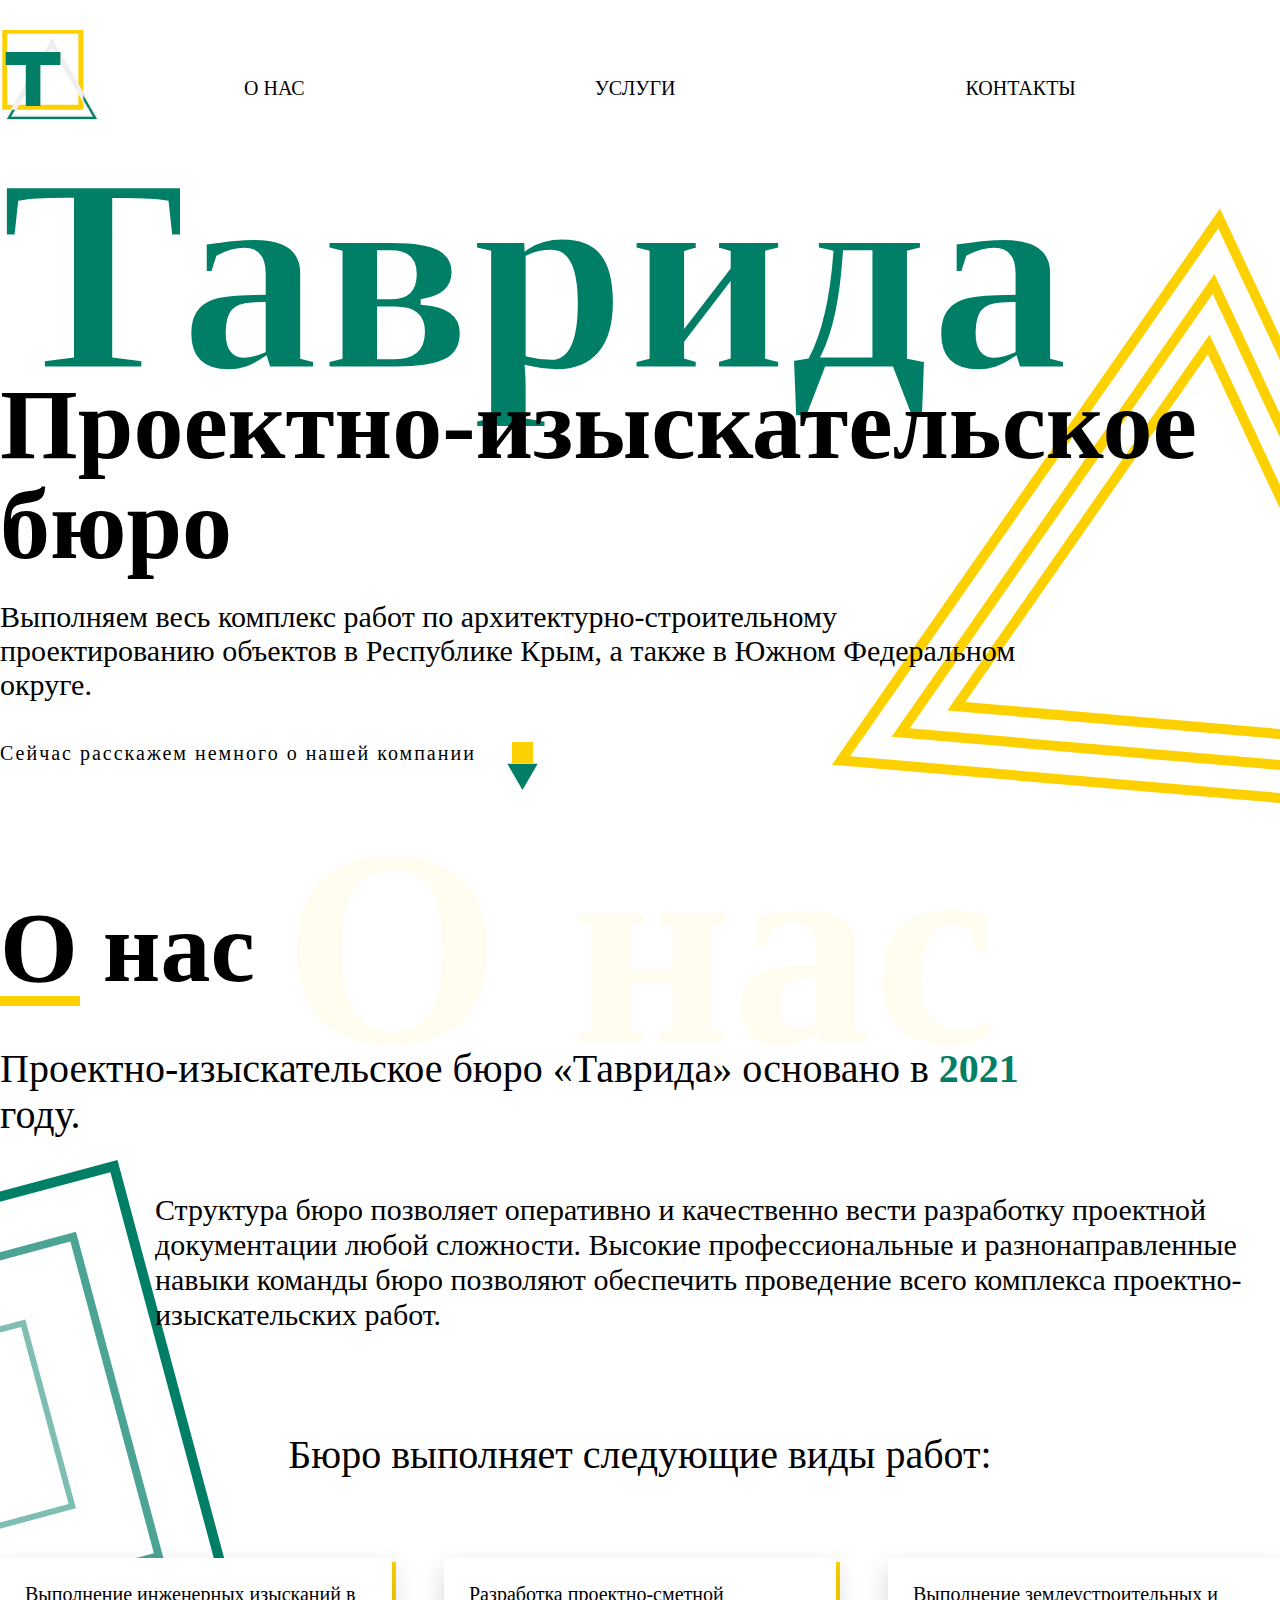
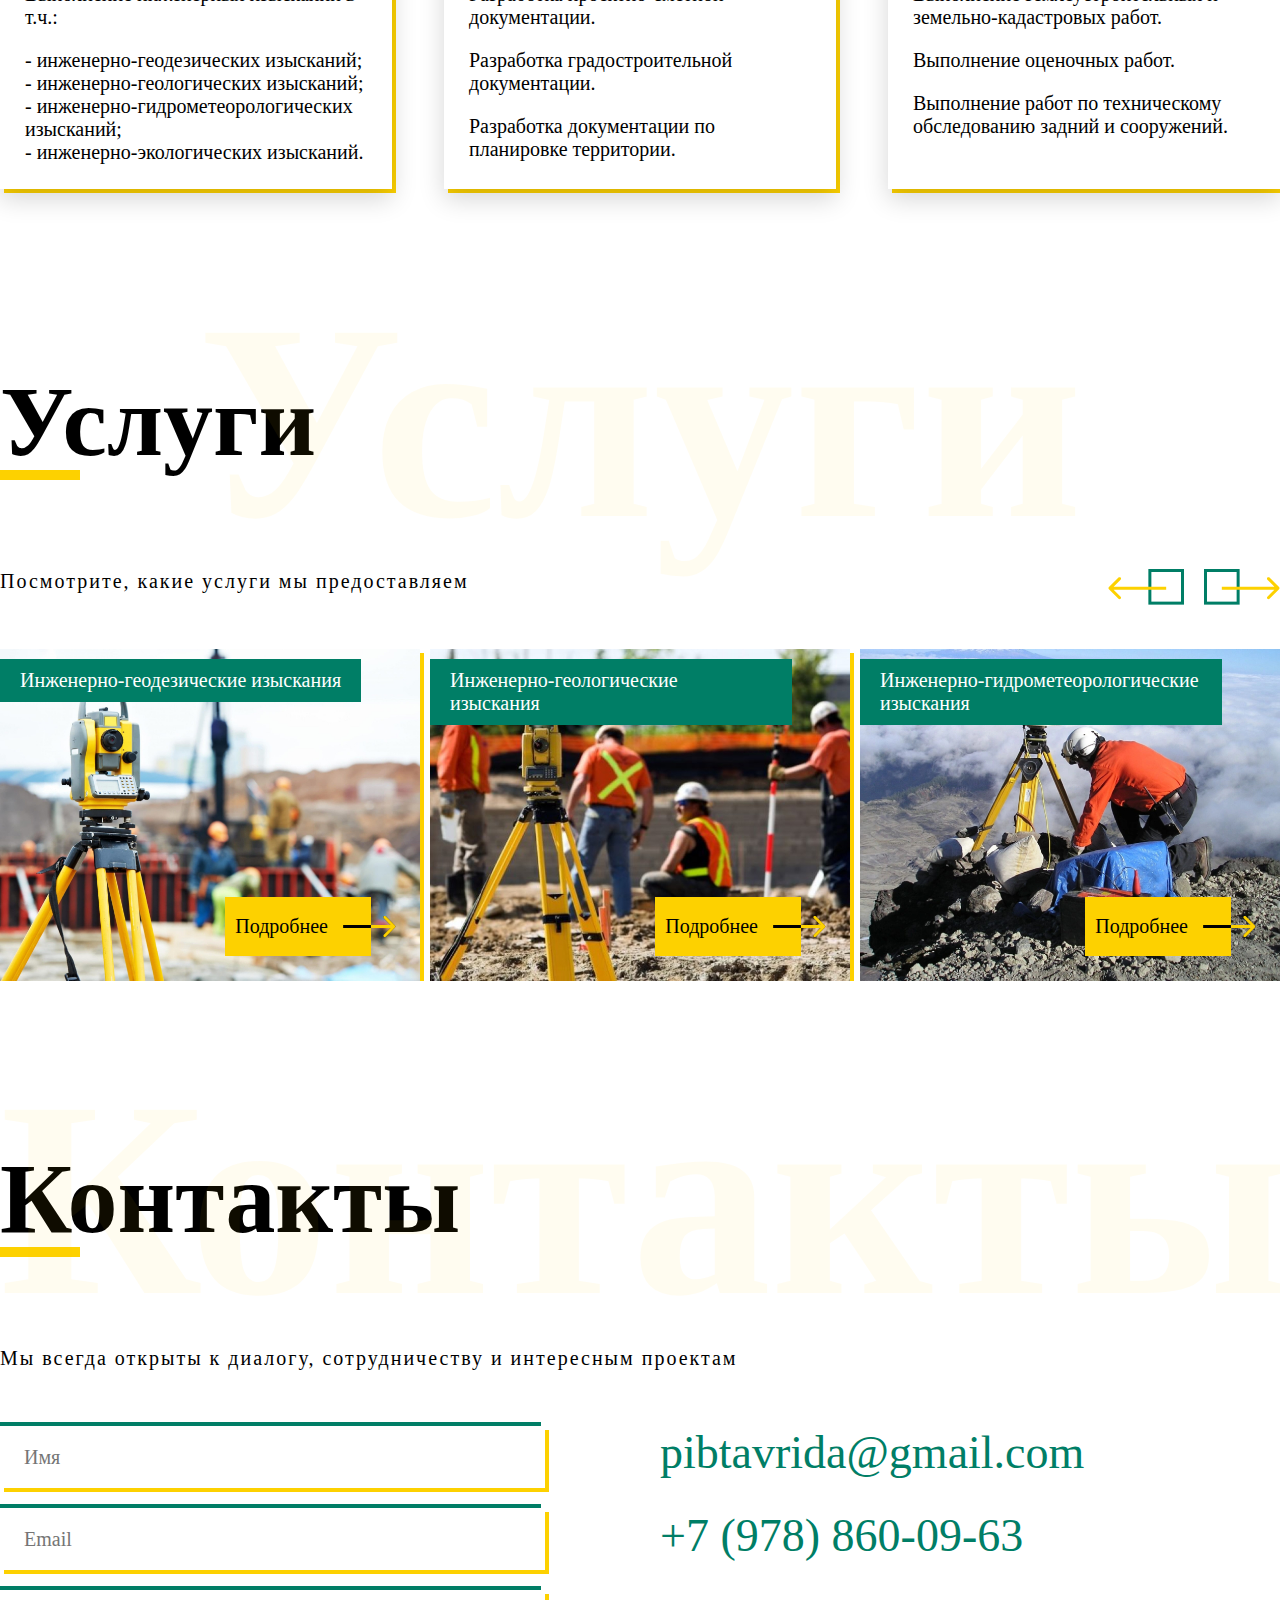
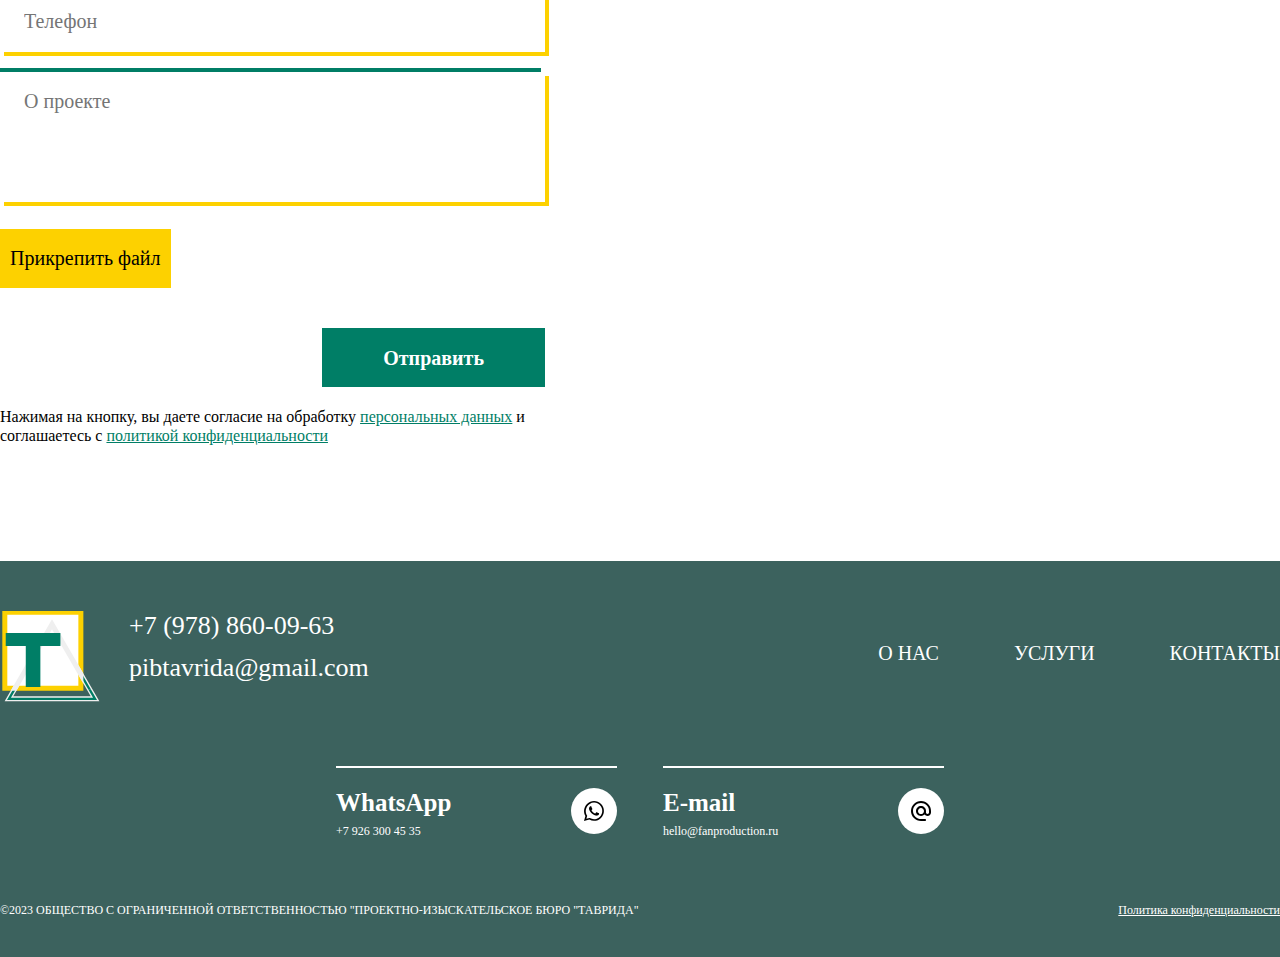
==== index.html @ b9fb49be "Create new project" ====
<!DOCTYPE html>
<html lang="ru">

<head>
	<title>Таврида</title>
	<meta charset="UTF-8">
	<meta name="format-detection" content="telephone=no">
	<meta name="viewport" content="width=device-width, initial-scale=1.0">
	<link rel="preconnect" href="https://fonts.googleapis.com">
	<link rel="preconnect" href="https://fonts.gstatic.com" crossorigin>
	<link href="https://fonts.googleapis.com/css2?family=Montserrat:ital,wght@0,100..900;1,100..900&display=swap" rel="stylesheet">
	<link href="https://cdn.jsdelivr.net/npm/bootstrap@5.0.2/dist/css/bootstrap.min.css" rel="stylesheet" integrity="sha384-EVSTQN3/azprG1Anm3QDgpJLIm9Nao0Yz1ztcQTwFspd3yD65VohhpuuCOmLASjC" crossorigin="anonymous">
	<link rel="stylesheet" href="owlcarousel/owl.carousel.min.css">
	<link rel="stylesheet" href="owlcarousel/owl.theme.default.min.css">
	<link rel="stylesheet" href="css/style.css">
</head>

<body>
	<div class="wrapper">
		<header class="header">
			<div class="header__container">
				<div class="header__main">
					<a href="index.html" class="header__logo">
						<img src="img/icons/logo.svg" alt="logo">
					</a>
					<div class="header__menu">
						<a href="#about">О нас</a>
						<a href="#services">Услуги</a>
						<a href="#contacts">Контакты</a>
					</div>
				</div>
			</div>
		</header>

		<main>
			<section class="offer">
				<div class="offer__container">
					<div class="offer__title">
						Таврида
					</div>
					<div class="offer__subtitle">
						Проектно-изыскательское бюро
					</div>
					<div class="offer__text">
						Выполняем весь комплекс работ по архитектурно-строительному проектированию объектов в Республике Крым, а также в Южном Федеральном округе.
					</div>
					<div class="offer__action">
						<span>Сейчас расскажем немного о нашей компании</span>
						<a href="#about">
							<img src="img/icons/arrow-down.svg" alt="arrow-down">
						</a>
					</div>
				</div>
			</section>
			<section class="about" id="about">
				<div class="about__container">
					<div class="about__title title">
						О нас
					</div>
					<div class="about__subtitle">
						Проектно-изыскательское бюро «Таврида» основано в <span>2021</span> году.
					</div>
					<div class="about__text">
						Структура бюро позволяет оперативно и качественно вести разработку проектной документации любой сложности. Высокие профессиональные и разнонаправленные навыки команды бюро позволяют обеспечить проведение всего комплекса проектно-изыскательских работ.
					</div>
					<div class="about__list">
						<div class="about__list--title">
							Бюро выполняет следующие виды работ:
						</div>
						<div class="about__list--info">
							<div class="about__list--item">
								<div class="about__list--text">
									Выполнение инженерных изысканий в т.ч.:
								</div>
								<ul>
									<li>- инженерно-геодезических изысканий;</li>
									<li>- инженерно-геологических изысканий;</li>
									<li>- инженерно-гидрометеорологических изысканий;</li>
									<li>- инженерно-экологических изысканий.</li>
								</ul>
							</div>
							<div class="about__list--item">
								<div class="about__list--text">
									Разработка проектно-сметной документации.
								</div>
								<div class="about__list--text">
									Разработка градостроительной документации.
								</div>
								<div class="about__list--text">
									Разработка документации по планировке территории.
								</div>
							</div>
							<div class="about__list--item">
								<div class="about__list--text">
									Выполнение землеустроительных и земельно-кадастровых работ.
								</div>
								<div class="about__list--text">
									Выполнение оценочных работ.
								</div>
								<div class="about__list--text">
									Выполнение работ по техническому обследованию задний и сооружений.
								</div>
							</div>
						</div>
					</div>
				</div>
			</section>
			<section class="services" id="services">
				<div class="services__container">
					<div class="services__title title">
						Услуги
					</div>
					<div class="services__subtitle">
						Посмотрите, какие услуги мы предоставляем
					</div>
					<div class="services__slider owl-carousel">
						<div class="services__slider--item">
							<div class="services__slider--title">
								Инженерно-геодезические изыскания
							</div>
							<div class="services__slider--image">
								<img src="img/images/slider-image-1.jpg" alt="slider-image">
							</div>
							<a href="#" class="services__slider--button">
								Подробнее
								<img src="img/icons/button-right.svg" alt="arrow rights">
							</a>
						</div>
						<div class="services__slider--item">
							<div class="services__slider--title">
								Инженерно-геологические изыскания
							</div>
							<div class="services__slider--image">
								<img src="img/images/slider-image-2.jpg" alt="slider-image">
							</div>
							<a href="#" class="services__slider--button">
								Подробнее
								<img src="img/icons/button-right.svg" alt="arrow rights">
							</a>
						</div>
						<div class="services__slider--item">
							<div class="services__slider--title">
								Инженерно-гидрометеорологические изыскания
							</div>
							<div class="services__slider--image">
								<img src="img/images/slider-image-3.jpg" alt="slider-image">
							</div>
							<a href="#" class="services__slider--button">
								Подробнее
								<img src="img/icons/button-right.svg" alt="arrow rights">
							</a>
						</div>
					</div>
				</div>
			</section>
			<section class="contacts" id="contacts">
				<div class="contacts__container">
					<div class="contacts__title title">
						Контакты
					</div>
					<div class="contacts__subtitle">
						Мы всегда открыты к диалогу, сотрудничеству и интересным проектам
					</div>
					<div class="contacts__info">
						<form action="#" class="contacts__form form">
							<div class="form__input">
								<input type="text" placeholder="Имя">
							</div>
							<div class="form__input">
								<input type="email" placeholder="Email">
							</div>
							<div class="form__input">
								<input type="tel" placeholder="Телефон">
							</div>
							<div class="form__textarea">
								<textarea placeholder="О проекте"></textarea>
							</div>
							<label class="input-file">
								<input type="file" name="file">		
								<span>Прикрепить файл</span>
						  </label>
							<button class="btn">Отправить</button>
							<div class="form__text">
								Нажимая на кнопку, вы даете согласие на обработку <a href="#">персональных данных</a> и соглашаетесь c <a href="#">политикой конфиденциальности</a>
							</div>
						</form>
						<div class="contacts__info--links">
							<a href="mailto:pibtavrida@gmail.com">pibtavrida@gmail.com</a>
							<a href="tel:+79788600963">+7 (978) 860-09-63</a>
						</div>
					</div>
				</div>
			</section>
		</main>

		<footer class="footer">
			<div class="footer__container">
				<div class="footer__top">
					<div class="footer__left">
						<a href="index.html" class="footer__logo">
							<img src="img/icons/logo-footer.svg" alt="footer logo">
						</a>
						<div class="footer__contacts">
							<a href="+79788600963">+7 (978) 860-09-63</a>
							<a href="mailto:pibtavrida@gmail.com">pibtavrida@gmail.com</a>
						</div>
					</div>
					<div class="footer__menu">
						<a href="#about" class="footer__item">
							О нас
						</a>
						<a href="#services" class="footer__item">
							Услуги
						</a>
						<a href="#contacts" class="footer__item">
							Контакты
						</a>
					</div>
				</div>
				<div class="footer__social">
					<a href="tel:79263004535" class="footer__social--item">
						<div class="footer__social--info">
							<span>WhatsApp</span>
							+7 926 300 45 35
						</div>
						<div class="footer__social--icon">
							<img src="img/icons/wa.svg" alt="wa">
						</div>
					</a>
					<a href="mailto:hello@fanproduction.ru" class="footer__social--item">
						<div class="footer__social--info">
							<span>E-mail</span>
							hello@fanproduction.ru
						</div>
						<div class="footer__social--icon">
							<img src="img/icons/mail.svg" alt="mail">
						</div>
					</a>
				</div>
				<div class="footer__bottom">
					<div class="footer__copyright">
						©2023 ОБЩЕСТВО С ОГРАНИЧЕННОЙ ОТВЕТСТВЕННОСТЬЮ "ПРОЕКТНО-ИЗЫСКАТЕЛЬСКОЕ БЮРО "ТАВРИДА"
					</div>
					<a href="#" class="footer__politics">
						Политика конфиденциальности
					</a>
				</div>
			</div>
		</footer>

	</div>

	<script src="js/jquery-3.1.1.min.js"></script>
	<script src="owlcarousel/owl.carousel.min.js"></script>
	<script src="https://cdn.jsdelivr.net/npm/bootstrap@5.0.2/dist/js/bootstrap.bundle.min.js" integrity="sha384-MrcW6ZMFYlzcLA8Nl+NtUVF0sA7MsXsP1UyJoMp4YLEuNSfAP+JcXn/tWtIaxVXM" crossorigin="anonymous"></script>
	<script src="https://cdn.jsdelivr.net/npm/@popperjs/core@2.9.2/dist/umd/popper.min.js" integrity="sha384-IQsoLXl5PILFhosVNubq5LC7Qb9DXgDA9i+tQ8Zj3iwWAwPtgFTxbJ8NT4GN1R8p" crossorigin="anonymous"></script>
	<script src="https://cdn.jsdelivr.net/npm/bootstrap@5.0.2/dist/js/bootstrap.min.js" integrity="sha384-cVKIPhGWiC2Al4u+LWgxfKTRIcfu0JTxR+EQDz/bgldoEyl4H0zUF0QKbrJ0EcQF" crossorigin="anonymous"></script>
	<script src="js/script.js"></script>
</body>

</html>
---- css/style.css ----
@font-face {
  font-family: 'Halvar Breit Blk';
  src: url('../fonts/HalvarBreit-BlkSlanted.eot');
  src: local('Halvar Breitschrift Black Slanted'), local('HalvarBreit-BlkSlanted'),
      url('../fonts/HalvarBreit-BlkSlanted.eot?#iefix') format('embedded-opentype'),
      url('../fonts/HalvarBreit-BlkSlanted.woff2') format('woff2'),
      url('../fonts/HalvarBreit-BlkSlanted.woff') format('woff'),
      url('../fonts/HalvarBreit-BlkSlanted.ttf') format('truetype');
  font-weight: 900;
  font-style: italic;
  font-display: swap;
}

@font-face {
  font-family: 'Halvar Breit Blk';
  src: url('../fonts/HalvarBreit-Blk.eot');
  src: local('Halvar Breitschrift Black'), local('HalvarBreit-Blk'),
      url('../fonts/HalvarBreit-Blk.eot?#iefix') format('embedded-opentype'),
      url('../fonts/HalvarBreit-Blk.woff2') format('woff2'),
      url('../fonts/HalvarBreit-Blk.woff') format('woff'),
      url('../fonts/HalvarBreit-Blk.ttf') format('truetype');
  font-weight: 900;
  font-style: normal;
  font-display: swap;
}

@font-face {
  font-family: 'Halvar Breit Blk SuSlanted';
  src: url('../fonts/HalvarBreit-BlkSuSlanted.eot');
  src: local('Halvar Breitschrift Black SuperSlanted'), local('HalvarBreit-BlkSuSlanted'),
      url('../fonts/HalvarBreit-BlkSuSlanted.eot?#iefix') format('embedded-opentype'),
      url('../fonts/HalvarBreit-BlkSuSlanted.woff2') format('woff2'),
      url('../fonts/HalvarBreit-BlkSuSlanted.woff') format('woff'),
      url('../fonts/HalvarBreit-BlkSuSlanted.ttf') format('truetype');
  font-weight: 900;
  font-style: italic;
  font-display: swap;
}

@font-face {
  font-family: 'Halvar Breit Lt';
  src: url('../fonts/HalvarBreit-Lt.eot');
  src: local('Halvar Breitschrift Light'), local('HalvarBreit-Lt'),
      url('../fonts/HalvarBreit-Lt.eot?#iefix') format('embedded-opentype'),
      url('../fonts/HalvarBreit-Lt.woff2') format('woff2'),
      url('../fonts/HalvarBreit-Lt.woff') format('woff'),
      url('../fonts/HalvarBreit-Lt.ttf') format('truetype');
  font-weight: 300;
  font-style: normal;
  font-display: swap;
}

@font-face {
  font-family: 'Halvar Breit Hl SuSlanted';
  src: url('../fonts/HalvarBreit-HlSuSlanted.eot');
  src: local('Halvar Breitschrift Hairline SuperSlanted'), local('HalvarBreit-HlSuSlanted'),
      url('../fonts/HalvarBreit-HlSuSlanted.eot?#iefix') format('embedded-opentype'),
      url('../fonts/HalvarBreit-HlSuSlanted.woff2') format('woff2'),
      url('../fonts/HalvarBreit-HlSuSlanted.woff') format('woff'),
      url('../fonts/HalvarBreit-HlSuSlanted.ttf') format('truetype');
  font-weight: 100;
  font-style: italic;
  font-display: swap;
}

@font-face {
  font-family: 'Halvar Breit Md';
  src: url('../fonts/HalvarBreit-Md.eot');
  src: local('Halvar Breitschrift Medium'), local('HalvarBreit-Md'),
      url('../fonts/HalvarBreit-Md.eot?#iefix') format('embedded-opentype'),
      url('../fonts/HalvarBreit-Md.woff2') format('woff2'),
      url('../fonts/HalvarBreit-Md.woff') format('woff'),
      url('../fonts/HalvarBreit-Md.ttf') format('truetype');
  font-weight: 500;
  font-style: normal;
  font-display: swap;
}

@font-face {
  font-family: 'Halvar Breit XTh SuSlanted';
  src: url('../fonts/HalvarBreit-XThSuSlanted.eot');
  src: local('Halvar Breitschrift ExtraThin SuperSlanted'), local('HalvarBreit-XThSuSlanted'),
      url('../fonts/HalvarBreit-XThSuSlanted.eot?#iefix') format('embedded-opentype'),
      url('../fonts/HalvarBreit-XThSuSlanted.woff2') format('woff2'),
      url('../fonts/HalvarBreit-XThSuSlanted.woff') format('woff'),
      url('../fonts/HalvarBreit-XThSuSlanted.ttf') format('truetype');
  font-weight: 100;
  font-style: italic;
  font-display: swap;
}

@font-face {
  font-family: 'Halvar Breit Rg';
  src: url('../fonts/HalvarBreit-Bd.eot');
  src: local('Halvar Breitschrift Bold'), local('HalvarBreit-Bd'),
      url('../fonts/HalvarBreit-Bd.eot?#iefix') format('embedded-opentype'),
      url('../fonts/HalvarBreit-Bd.woff2') format('woff2'),
      url('../fonts/HalvarBreit-Bd.woff') format('woff'),
      url('../fonts/HalvarBreit-Bd.ttf') format('truetype');
  font-weight: bold;
  font-style: normal;
  font-display: swap;
}

@font-face {
  font-family: 'Halvar Breit Md SuSlanted';
  src: url('../fonts/HalvarBreit-MdSuSlanted.eot');
  src: local('Halvar Breitschrift Medium SuperSlanted'), local('HalvarBreit-MdSuSlanted'),
      url('../fonts/HalvarBreit-MdSuSlanted.eot?#iefix') format('embedded-opentype'),
      url('../fonts/HalvarBreit-MdSuSlanted.woff2') format('woff2'),
      url('../fonts/HalvarBreit-MdSuSlanted.woff') format('woff'),
      url('../fonts/HalvarBreit-MdSuSlanted.ttf') format('truetype');
  font-weight: 500;
  font-style: italic;
  font-display: swap;
}

@font-face {
  font-family: 'Halvar Breit Hl';
  src: url('../fonts/HalvarBreit-HlSlanted.eot');
  src: local('Halvar Breitschrift Hairline Slanted'), local('HalvarBreit-HlSlanted'),
      url('../fonts/HalvarBreit-HlSlanted.eot?#iefix') format('embedded-opentype'),
      url('../fonts/HalvarBreit-HlSlanted.woff2') format('woff2'),
      url('../fonts/HalvarBreit-HlSlanted.woff') format('woff'),
      url('../fonts/HalvarBreit-HlSlanted.ttf') format('truetype');
  font-weight: 100;
  font-style: italic;
  font-display: swap;
}

@font-face {
  font-family: 'Halvar Breit Rg';
  src: url('../fonts/HalvarBreit-RgSlanted.eot');
  src: local('Halvar Breitschrift Regular Slanted'), local('HalvarBreit-RgSlanted'),
      url('../fonts/HalvarBreit-RgSlanted.eot?#iefix') format('embedded-opentype'),
      url('../fonts/HalvarBreit-RgSlanted.woff2') format('woff2'),
      url('../fonts/HalvarBreit-RgSlanted.woff') format('woff'),
      url('../fonts/HalvarBreit-RgSlanted.ttf') format('truetype');
  font-weight: normal;
  font-style: italic;
  font-display: swap;
}

@font-face {
  font-family: 'Halvar Breit XBd';
  src: url('../fonts/HalvarBreit-XBd.eot');
  src: local('Halvar Breitschrift ExtraBold'), local('HalvarBreit-XBd'),
      url('../fonts/HalvarBreit-XBd.eot?#iefix') format('embedded-opentype'),
      url('../fonts/HalvarBreit-XBd.woff2') format('woff2'),
      url('../fonts/HalvarBreit-XBd.woff') format('woff'),
      url('../fonts/HalvarBreit-XBd.ttf') format('truetype');
  font-weight: 800;
  font-style: normal;
  font-display: swap;
}

@font-face {
  font-family: 'Halvar Breit XTh';
  src: url('../fonts/HalvarBreit-XThSlanted.eot');
  src: local('Halvar Breitschrift ExtraThin Slanted'), local('HalvarBreit-XThSlanted'),
      url('../fonts/HalvarBreit-XThSlanted.eot?#iefix') format('embedded-opentype'),
      url('../fonts/HalvarBreit-XThSlanted.woff2') format('woff2'),
      url('../fonts/HalvarBreit-XThSlanted.woff') format('woff'),
      url('../fonts/HalvarBreit-XThSlanted.ttf') format('truetype');
  font-weight: 100;
  font-style: italic;
  font-display: swap;
}

@font-face {
  font-family: 'Halvar Breit Th SuSlanted';
  src: url('../fonts/HalvarBreit-ThSuSlanted.eot');
  src: local('Halvar Breitschrift Thin SuperSlanted'), local('HalvarBreit-ThSuSlanted'),
      url('../fonts/HalvarBreit-ThSuSlanted.eot?#iefix') format('embedded-opentype'),
      url('../fonts/HalvarBreit-ThSuSlanted.woff2') format('woff2'),
      url('../fonts/HalvarBreit-ThSuSlanted.woff') format('woff'),
      url('../fonts/HalvarBreit-ThSuSlanted.ttf') format('truetype');
  font-weight: 100;
  font-style: italic;
  font-display: swap;
}

@font-face {
  font-family: 'Halvar Breit XBd SuSlanted';
  src: url('../fonts/HalvarBreit-XBdSuSlanted.eot');
  src: local('Halvar Breitschrift ExtraBold SuperSlanted'), local('HalvarBreit-XBdSuSlanted'),
      url('../fonts/HalvarBreit-XBdSuSlanted.eot?#iefix') format('embedded-opentype'),
      url('../fonts/HalvarBreit-XBdSuSlanted.woff2') format('woff2'),
      url('../fonts/HalvarBreit-XBdSuSlanted.woff') format('woff'),
      url('../fonts/HalvarBreit-XBdSuSlanted.ttf') format('truetype');
  font-weight: 800;
  font-style: italic;
  font-display: swap;
}

@font-face {
  font-family: 'Halvar Breit Rg SuSlanted';
  src: url('../fonts/HalvarBreit-RgSuSlanted.eot');
  src: local('Halvar Breitschrift Regular SuperSlanted'), local('HalvarBreit-RgSuSlanted'),
      url('../fonts/HalvarBreit-RgSuSlanted.eot?#iefix') format('embedded-opentype'),
      url('../fonts/HalvarBreit-RgSuSlanted.woff2') format('woff2'),
      url('../fonts/HalvarBreit-RgSuSlanted.woff') format('woff'),
      url('../fonts/HalvarBreit-RgSuSlanted.ttf') format('truetype');
  font-weight: normal;
  font-style: italic;
  font-display: swap;
}

@font-face {
  font-family: 'Halvar Breit XBd';
  src: url('../fonts/HalvarBreit-XBdSlanted.eot');
  src: local('Halvar Breitschrift ExtraBold Slanted'), local('HalvarBreit-XBdSlanted'),
      url('../fonts/HalvarBreit-XBdSlanted.eot?#iefix') format('embedded-opentype'),
      url('../fonts/HalvarBreit-XBdSlanted.woff2') format('woff2'),
      url('../fonts/HalvarBreit-XBdSlanted.woff') format('woff'),
      url('../fonts/HalvarBreit-XBdSlanted.ttf') format('truetype');
  font-weight: 800;
  font-style: italic;
  font-display: swap;
}

@font-face {
  font-family: 'Halvar Breit Lt SuSlanted';
  src: url('../fonts/HalvarBreit-LtSuSlanted.eot');
  src: local('Halvar Breitschrift Light SuperSlanted'), local('HalvarBreit-LtSuSlanted'),
      url('../fonts/HalvarBreit-LtSuSlanted.eot?#iefix') format('embedded-opentype'),
      url('../fonts/HalvarBreit-LtSuSlanted.woff2') format('woff2'),
      url('../fonts/HalvarBreit-LtSuSlanted.woff') format('woff'),
      url('../fonts/HalvarBreit-LtSuSlanted.ttf') format('truetype');
  font-weight: 300;
  font-style: italic;
  font-display: swap;
}

@font-face {
  font-family: 'Halvar Breit Th';
  src: url('../fonts/HalvarBreit-Th.eot');
  src: local('Halvar Breitschrift Thin'), local('HalvarBreit-Th'),
      url('../fonts/HalvarBreit-Th.eot?#iefix') format('embedded-opentype'),
      url('../fonts/HalvarBreit-Th.woff2') format('woff2'),
      url('../fonts/HalvarBreit-Th.woff') format('woff'),
      url('../fonts/HalvarBreit-Th.ttf') format('truetype');
  font-weight: 100;
  font-style: normal;
  font-display: swap;
}

@font-face {
  font-family: 'Halvar Breit XTh';
  src: url('../fonts/HalvarBreit-XTh.eot');
  src: local('Halvar Breitschrift ExtraThin'), local('HalvarBreit-XTh'),
      url('../fonts/HalvarBreit-XTh.eot?#iefix') format('embedded-opentype'),
      url('../fonts/HalvarBreit-XTh.woff2') format('woff2'),
      url('../fonts/HalvarBreit-XTh.woff') format('woff'),
      url('../fonts/HalvarBreit-XTh.ttf') format('truetype');
  font-weight: 100;
  font-style: normal;
  font-display: swap;
}

@font-face {
  font-family: 'Halvar Breit Rg SuSlanted';
  src: url('../fonts/HalvarBreit-BdSuSlanted.eot');
  src: local('Halvar Breitschrift Bold SuperSlanted'), local('HalvarBreit-BdSuSlanted'),
      url('../fonts/HalvarBreit-BdSuSlanted.eot?#iefix') format('embedded-opentype'),
      url('../fonts/HalvarBreit-BdSuSlanted.woff2') format('woff2'),
      url('../fonts/HalvarBreit-BdSuSlanted.woff') format('woff'),
      url('../fonts/HalvarBreit-BdSuSlanted.ttf') format('truetype');
  font-weight: bold;
  font-style: italic;
  font-display: swap;
}

@font-face {
  font-family: 'Halvar Breit Th';
  src: url('../fonts/HalvarBreit-ThSlanted.eot');
  src: local('Halvar Breitschrift Thin Slanted'), local('HalvarBreit-ThSlanted'),
      url('../fonts/HalvarBreit-ThSlanted.eot?#iefix') format('embedded-opentype'),
      url('../fonts/HalvarBreit-ThSlanted.woff2') format('woff2'),
      url('../fonts/HalvarBreit-ThSlanted.woff') format('woff'),
      url('../fonts/HalvarBreit-ThSlanted.ttf') format('truetype');
  font-weight: 100;
  font-style: italic;
  font-display: swap;
}

@font-face {
  font-family: 'Halvar Breit Lt';
  src: url('../fonts/HalvarBreit-LtSlanted.eot');
  src: local('Halvar Breitschrift Light Slanted'), local('HalvarBreit-LtSlanted'),
      url('../fonts/HalvarBreit-LtSlanted.eot?#iefix') format('embedded-opentype'),
      url('../fonts/HalvarBreit-LtSlanted.woff2') format('woff2'),
      url('../fonts/HalvarBreit-LtSlanted.woff') format('woff'),
      url('../fonts/HalvarBreit-LtSlanted.ttf') format('truetype');
  font-weight: 300;
  font-style: italic;
  font-display: swap;
}

@font-face {
  font-family: 'Halvar Breit Hl';
  src: url('../fonts/HalvarBreit-Hl.eot');
  src: local('Halvar Breitschrift Hairline'), local('HalvarBreit-Hl'),
      url('../fonts/HalvarBreit-Hl.eot?#iefix') format('embedded-opentype'),
      url('../fonts/HalvarBreit-Hl.woff2') format('woff2'),
      url('../fonts/HalvarBreit-Hl.woff') format('woff'),
      url('../fonts/HalvarBreit-Hl.ttf') format('truetype');
  font-weight: 100;
  font-style: normal;
  font-display: swap;
}

@font-face {
  font-family: 'Halvar Breit Md';
  src: url('../fonts/HalvarBreit-MdSlanted.eot');
  src: local('Halvar Breitschrift Medium Slanted'), local('HalvarBreit-MdSlanted'),
      url('../fonts/HalvarBreit-MdSlanted.eot?#iefix') format('embedded-opentype'),
      url('../fonts/HalvarBreit-MdSlanted.woff2') format('woff2'),
      url('../fonts/HalvarBreit-MdSlanted.woff') format('woff'),
      url('../fonts/HalvarBreit-MdSlanted.ttf') format('truetype');
  font-weight: 500;
  font-style: italic;
  font-display: swap;
}

@font-face {
  font-family: 'Halvar Breit Rg';
  src: url('../fonts/HalvarBreit-BdSlanted.eot');
  src: local('Halvar Breitschrift Bold Slanted'), local('HalvarBreit-BdSlanted'),
      url('../fonts/HalvarBreit-BdSlanted.eot?#iefix') format('embedded-opentype'),
      url('../fonts/HalvarBreit-BdSlanted.woff2') format('woff2'),
      url('../fonts/HalvarBreit-BdSlanted.woff') format('woff'),
      url('../fonts/HalvarBreit-BdSlanted.ttf') format('truetype');
  font-weight: bold;
  font-style: italic;
  font-display: swap;
}

@font-face {
  font-family: 'Halvar Breit Hl';
  src: url('../fonts/HalvarBreit-Hl_1.eot');
  src: local('Halvar Breitschrift Hairline'), local('HalvarBreit-Hl'),
      url('../fonts/HalvarBreit-Hl_1.eot?#iefix') format('embedded-opentype'),
      url('../fonts/HalvarBreit-Hl_1.woff2') format('woff2'),
      url('../fonts/HalvarBreit-Hl_1.woff') format('woff'),
      url('../fonts/HalvarBreit-Hl_1.ttf') format('truetype');
  font-weight: 100;
  font-style: normal;
  font-display: swap;
}

@font-face {
  font-family: 'Halvar Breit Rg';
  src: url('../fonts/HalvarBreit-Rg.eot');
  src: local('Halvar Breitschrift Regular'), local('HalvarBreit-Rg'),
      url('../fonts/HalvarBreit-Rg.eot?#iefix') format('embedded-opentype'),
      url('../fonts/HalvarBreit-Rg.woff2') format('woff2'),
      url('../fonts/HalvarBreit-Rg.woff') format('woff'),
      url('../fonts/HalvarBreit-Rg.ttf') format('truetype');
  font-weight: normal;
  font-style: normal;
  font-display: swap;
}



* {
  padding: 0px;
  margin: 0px;
  border: 0px;
  -webkit-box-sizing: border-box;
  box-sizing: border-box;
}
*:before {
  -webkit-box-sizing: border-box;
  box-sizing: border-box;
}
*:after {
  -webkit-box-sizing: border-box;
  box-sizing: border-box;
}

input:focus {
  outline: none;
}

a {
  text-decoration: none;
}
a:focus {
  outline: none;
}
a:active {
  outline: none;
}
a:visited {
  text-decoration: none;
}
a:hover {
  text-decoration: none;
}

aside {
  display: block;
}

nav {
  display: block;
}

footer {
  display: block;
}

header {
  display: block;
}

section {
  display: block;
}

html {
  font-size: 16px;
  height: 100%;
  min-width: 320px;
}

body {
  height: 100%;
  min-width: 320px;
  line-height: 150%;
  font-family: 'Halvar Breit Rg';
  font-weight: normal;
  -ms-text-size-adjust: 100%;
  -moz-text-size-adjust: 100%;
  -webkit-text-size-adjust: 100%;
  background: #ffffff;
  color: #000000;
  position: relative;
  overflow-y: auto;
}

input {
  font-family: 'Halvar Breit Md';
  font-weight: 500;
  font-size: inherit;
}
input::-ms-clear {
  display: none;
}

button {
  font-family: 'Halvar Breit Md';
  font-weight: 500;
  font-size: inherit;
  cursor: pointer;
  background-color: inherit;
}
button:disabled {
  color: inherit;
}
button::-moz-focus-inner {
  padding: 0;
  border: 0;
}

textarea {
  font-family: 'Halvar Breit Md';
  font-weight: 500;
  font-size: inherit;
  -webkit-appearance: none;
  -moz-appearance: none;
  appearance: none;
  resize: none;
  padding: 0px 0px;
}

ul li {
  list-style: none;
}

img {
  vertical-align: top;
}

h1 {
  font-weight: inherit;
  font-size: inherit;
}

h2 {
  font-weight: inherit;
  font-size: inherit;
}

h3 {
  font-weight: inherit;
  font-size: inherit;
}

h4 {
  font-weight: inherit;
  font-size: inherit;
}

h5 {
  font-weight: inherit;
  font-size: inherit;
}

h6 {
  font-weight: inherit;
  font-size: inherit;
}

input[type=text] {
  -webkit-appearance: none;
  -moz-appearance: none;
  appearance: none;
}

input[type=email] {
  -webkit-appearance: none;
  -moz-appearance: none;
  appearance: none;
}

input[type=tel] {
  -webkit-appearance: none;
  -moz-appearance: none;
  appearance: none;
}

input[type=range] {
  -webkit-appearance: none;
  -moz-appearance: none;
  appearance: none;
}

input[type=number] {
  -webkit-appearance: none;
  -moz-appearance: none;
  appearance: none;
}
input[type=number]::-webkit-outer-spin-button {
  display: none;
}
input[type=number]::-webkit-inner-spin-button {
  display: none;
}

.wrapper {
  width: 100%;
  min-height: 100%;
  overflow: hidden;
  display: -webkit-box;
  display: -ms-flexbox;
  display: flex;
  -webkit-box-orient: vertical;
  -webkit-box-direction: normal;
  -ms-flex-direction: column;
  flex-direction: column;
}
.wrapper > main {
  -webkit-box-flex: 1;
  -ms-flex: 1 1 auto;
  flex: 1 1 auto;
  display: -webkit-box;
  display: -ms-flexbox;
  display: flex;
  -webkit-box-orient: vertical;
  -webkit-box-direction: normal;
  -ms-flex-direction: column;
  flex-direction: column;
}

[class*=__container] {
  width: 100%;
  max-width: 1400px;
  margin: 0 auto;
}

.btn {
  font-family: 'Halvar Breit Md';
  font-weight: 500;
  background: #007E66;
  font-size: 20px;
  line-height: 24px;
  font-weight: bold;
  color: #ffffff;
  padding: 18px 61px;
  height: 59px;
  -webkit-transition: all 0.3s ease 0ms;
  transition: all 0.3s ease 0ms;
  text-decoration: none;
}

.btn img {
  -webkit-transition: all 0.3s ease 0ms;
  transition: all 0.3s ease 0ms;
}

.btn:hover {
  background: #005d4c;
  color: #ffffff;
  text-decoration: none;
}

/*------------ Main ----------*/

.header {
  background: #ffffff;
}

.header__main {
  display: flex;
  align-items: center;
  padding: 30px 0;
}

.header__logo {
  -webkit-transition: all 0.3s ease 0ms;
  transition: all 0.3s ease 0ms;
  margin-right: 140px;
}

.header__logo:hover {
  opacity: 0.7;
}

.header__menu {
  display: flex;
  align-items: center;
  column-gap: 290px;
}

.header__menu a {
  font-family: 'Halvar Breit Lt';
  font-weight: 300;
  font-size: 20px;
  line-height: 24px;
  text-transform: uppercase;
  color: #000000;
  transition: all 0.3s ease;
  position: relative;
}

.header__menu a:before {
  content: '';
  position: absolute;
  bottom: -7px;
  left: 0;
  height: 7px;
  width: 0%;
  background: #007E66;
  transition: all 0.3s ease-in-out;
}

.header__menu a:hover:before {
  width: 100%;
}

.offer {
  background: url('../img/icons/triangle.svg') no-repeat top right;
  padding-bottom: 50px;
}

.offer__title {
  font-family: 'Halvar Breit XBd';
  font-weight: 800;
  font-size: 280px;
  line-height: 200px;
  color: #007E66;
  -webkit-text-stroke: 5px #ffffff;
}

.offer__subtitle {
  font-family: 'Halvar Breit XBd';
  font-weight: 800;
  font-size: 100px;
  line-height: 1;
  color: #000000;
}

.offer__text {
  font-family: 'Halvar Breit XTh';
  font-weight: 100;
  font-size: 30px;
  line-height: 34px;
  color: #000000;
  max-width: 1034px;
  margin-top: 25px;
}

.offer__action {
  margin-top: 40px;
  display: flex;
}

.offer__action span {
  font-family: 'Halvar Breit XTh SuSlanted';
  font-weight: 100;
  font-size: 20px;
  line-height: 23px;
  color: #000000;
  letter-spacing: 2px;
}

.offer__action a {
  display: flex;
  align-items: center;
  margin-left: 29px;
}

.title {
  font-family: 'Halvar Breit XBd';
  font-weight: 800;
  font-size: 100px;
  line-height: 116px;
  color: #000000;
  position: relative;
  margin-bottom: 40px;
}

.title:before {
  content: '';
  position: absolute;
  width: 80px;
  height: 10px;
  background: #FDD100;
  bottom: 0px;
  left: 0;
}

.about {
  padding-top: 50px;
  padding-bottom: 80px;
  background: url('../img/icons/square.svg') no-repeat top 320px left;
}

.about__title {
  position: relative;
  width: 100%;
}

.about__title::after {
  content: 'О нас';
  position: absolute;
  font-family: 'Halvar Breit XBd';
  font-weight: 800;
  display: block;
  font-size: 280px;
  line-height: 200px;
  color: rgba(253, 209, 0, 0.06);
  width: 100%;
  left: 0;
  top: 50%;
  transform: translateY(-50%);
  text-align: center;
}

.about__subtitle {
  font-family: 'Halvar Breit Md';
  font-weight: 500;
  color: #000000;
  max-width: 1057px;
  font-size: 40px;
  line-height: 46px;
}

.about__subtitle span {
  font-family: 'Halvar Breit XBd';
  font-weight: 800;
  color: #007E66;
}

.about__text {
  font-family: 'Halvar Breit XTh';
  font-weight: 100;
  color: #000000;
  font-size: 30px;
  line-height: 35px;
  padding-left: 155px;
  margin-top: 54px;
  margin-bottom: 100px;
}

.about__list--title {
  font-family: 'Halvar Breit Md';
  font-weight: 500;
  font-size: 40px;
  line-height: 46px;
  color: #000000;
  text-align: center;
  margin-bottom: 80px;
}

.about__list--info {
  display: flex;
  justify-content: space-between;
  column-gap: 52px;
}

.about__list--item {
  display: flex;
  flex-direction: column;
  row-gap: 20px;
  background: #ffffff;
  padding: 25px;
  box-shadow: 0 10px 24px rgba(0, 0, 0, 0.16);
  position: relative;
  width: 100%;
  max-width: 428px;
}

.about__list--item::before {
  content: '';
  position: absolute;
  width: 100%;
  height: 100%;
  top: 4px;
  right: -4px;
  background: #FDD100;
  z-index: -1;
}

.about__list--text {
  font-family: 'Halvar Breit Md';
  font-weight: 500;
  font-size: 20px;
  line-height: 23px;
}

.about__list--item ul {
  padding-left: 0;
}

.about__list--item ul li {
  font-size: 20px;
  line-height: 23px;
  font-family: 'Halvar Breit Lt';
  font-weight: 300;
}

.services {
  padding-top: 95px;
  padding-bottom: 80px;
}

.services__title {
  position: relative;
  width: 100%;
}

.services__title::after {
  content: 'Услуги';
  position: absolute;
  font-family: 'Halvar Breit XBd';
  font-weight: 800;
  display: block;
  font-size: 280px;
  line-height: 200px;
  color: rgba(253, 209, 0, 0.06);
  width: 100%;
  left: 0;
  top: 50%;
  transform: translateY(-50%);
  text-align: center;
}

.services__subtitle {
  font-family: 'Halvar Breit XTh SuSlanted';
  font-weight: 100;
  font-size: 20px;
  line-height: 23px;
  color: #000000;
  letter-spacing: 2px;
  margin-top: 90px;
  margin-bottom: 56px;
}

.services__slider {
  display: flex;
  justify-content: space-between;
}

.services__slider--item {
  width: 100%;
  max-width: 428px;
  height: 332px;
  position: relative;
}

.services__slider--item::before {
  content: '';
  position: absolute;
  width: 100%;
  height: 100%;
  top: 4px;
  right: -4px;
  background: #FDD100;
  z-index: -1;
}

.services__slider--image {
  width: 100%;
  height: 100%;
}

.services__slider--image img {
  width: 100%;
  height: 100%;
  object-fit: cover;
}

.services__slider--title {
  font-family: 'Halvar Breit Md';
  font-weight: 500;
  position: absolute;
  top: 10px;
  left: 0;
  padding: 10px 20px;
  background: #007E66;
  max-width: 362px;
  font-size: 20px;
  line-height: 23px;
  color: #FFFFFF;
}

.services__slider--button {
  font-family: 'Halvar Breit Md';
  font-weight: 500;
  position: absolute;
  right: 49px;
  bottom: 25px;
  display: flex;
  align-items: center;
  padding: 18px 43px 18px 10px;
  background: #FDD100;
  color: #000000;
  font-size: 20px;
  line-height: 23px;
  transition: all 0.3s ease;
}

.services__slider--button img {
  position: absolute;
  right: -25px;
  transition: all 0.3s ease;
  width: 53px!important;
  height: 23px!important;
}

.services__slider--button:hover {
  color: #000000;
}

.services__slider--button:hover img {
  right: -30px;
}

.contacts {
  padding-top: 80px;
  padding-bottom: 116px;
}

.contacts__title {
  position: relative;
  width: 100%;
}

.contacts__title::after {
  content: 'Контакты';
  position: absolute;
  font-family: 'Halvar Breit XBd';
  font-weight: 800;
  display: block;
  font-size: 280px;
  line-height: 200px;
  color: rgba(253, 209, 0, 0.06);
  width: 100%;
  left: 0;
  top: 50%;
  transform: translateY(-50%);
  text-align: center;
}

.contacts__subtitle {
  font-family: 'Halvar Breit XTh SuSlanted';
  font-weight: 100;
  font-size: 20px;
  line-height: 23px;
  color: #000000;
  letter-spacing: 2px;
  margin-top: 90px;
  margin-bottom: 56px;
}

.contacts__info {
  display: flex;
  column-gap: 115px;
}

.form {
  display: flex;
  flex-direction: column;
  row-gap: 20px;
  width: 100%;
  max-width: 545px;
}

.form__input {
  position: relative;
}

.form__input input {
  position: relative;
  width: 100%;
  height: 62px;
  background: #ffffff;
  padding: 18px 24px;
  font-family: 'Halvar Breit Md';
  font-weight: 500;
  font-size: 20px;
  line-height: 23px;
  color: rgba(0, 0, 0, 0.5);
}

.form__input::after {
  content: '';
  display: block;
  position: absolute;
  width: 100%;
  height: 100%;
  top: 4px;
  right: -4px;
  background: #FDD100;
  z-index: -1;
}

.form__input::before {
  content: '';
  display: block;
  position: absolute;
  width: 100%;
  height: 100%;
  top: -4px;
  left: -4px;
  background: #007E66;
  z-index: -1;
}

.form__textarea {
  position: relative;
  height: max-content;
}

.form__textarea textarea {
  position: relative;
  width: 100%;
  height: 130px;
  background: #ffffff;
  padding: 18px 24px;
  font-family: 'Halvar Breit Md';
  font-weight: 500;
  font-size: 20px;
  line-height: 23px;
  color: rgba(0, 0, 0, 0.5);
}

.form__textarea textarea:focus {
  outline: none;
}

.form__textarea::after {
  content: '';
  display: block;
  position: absolute;
  width: 100%;
  height: calc(100% - 7px);
  top: 4px;
  right: -4px;
  background: #FDD100;
  z-index: -1;
}

.form__textarea::before {
  content: '';
  display: block;
  position: absolute;
  width: 100%;
  height: calc(100% - 5px);
  top: -4px;
  left: -4px;
  background: #007E66;
  z-index: -1;
}

.form .btn {
  max-width: 249px;
  margin-left: auto;
  margin-top: 20px;
}

.form__text {
  font-family: 'Halvar Breit Lt';
  font-weight: 100;
  font-size: 16px;
  line-height: 19px;
  color: #000000;
}

.form__text a {
  color: #007E66;
  text-decoration: underline;
}

.form__text a:hover {
  text-decoration: none;
}

.input-file {
	position: relative;
	display: inline-block;
}

.input-file span {
	position: relative;
	display: inline-block;
	cursor: pointer;
	outline: none;
	text-decoration: none;
	font-size: 20px;
  line-height: 23px;
	vertical-align: middle;
	color: #000000;
	text-align: center;
	background-color: #FDD100;
	height: 59px;
	padding: 18px 10px;
	box-sizing: border-box;
	border: none;
	margin: 0;
	transition: background-color 0.2s;
}

.input-file input[type=file] {
	position: absolute;
	z-index: -1;
	opacity: 0;
	display: block;
	width: 0;
	height: 0;
}

.input-file:hover span {
	background-color: #FDD100;
}

.input-file:active span {
	background-color: #FDD100;
}

.contacts__info--links {
  display: flex;
  flex-direction: column;
  row-gap: 30px;
}

.contacts__info--links a {
  font-family: 'Halvar Breit Md';
  font-weight: 500;
  font-size: 46px;
  line-height: 53px;
  color: #007E66;
}

.footer {
  padding: 50px 0 40px;
  background: #3C625E;
}

.footer__top {
  display: flex;
  justify-content: space-between;
  margin-bottom: 40px;
}

.footer__left {
  display: flex;
  align-items: flex-start;
}

.footer__logo {
  margin-right: 25px;
  transition: all 0.3s ease;
}

.footer__logo:hover {
  opacity: 0.7;
}

.footer__contacts {
  display: flex;
  flex-direction: column;
  row-gap: 12px;
}

.footer__contacts a {
  font-family: 'Halvar Breit Md';
  font-weight: 500;
  font-size: 26px;
  line-height: 30px;
  color: #FFFFFF;
}

.footer__menu {
  display: flex;
  align-items: center;
  column-gap: 75px;
  margin-top: -30px;
}

.footer__menu a {
  font-family: 'Halvar Breit Lt';
  font-weight: 300;
  font-size: 20px;
  line-height: 23px;
  color: #ffffff;
  text-transform: uppercase;
  transition: all 0.3s ease;
}

.footer__menu a:hover {
  opacity: 0.7;
}

.footer__bottom {
  display: flex;
  justify-content: space-between;
  align-items: center;
}

.footer__copyright {
  font-family: 'Halvar Breit Lt';
  font-weight: 300;
  font-size: 12px;
  line-height: 14px;
  color: #FFFFFF;
}

.footer__politics {
  font-family: 'Halvar Breit Lt';
  font-weight: 300;
  font-size: 12px;
  line-height: 14px;
  color: #FFFFFF;
  text-decoration: underline;
}

.footer__politics:hover {
  color: #FFFFFF;
}

.footer__social {
  display: flex;
  justify-content: center;
  column-gap: 46px;
  margin-bottom: 65px;
}

.footer__social--item {
  display: flex;
  justify-content: space-between;
  width: 100%;
  max-width: 281px;
  padding-top: 20px;
  border-top: 2px solid #FFFFFF;
  transition: all 0.3s ease;
}

.footer__social--item:hover {
  opacity: 0.7;
}

.footer__social--info {
  font-family: 'Halvar Breit Lt';
  font-weight: 300;
  color: #FFFFFF;
  font-size: 12px;
  line-height: 14px;
}

.footer__social--info span {
  display: block;
  font-family: 'Halvar Breit XBd';
  font-weight: 800;
  font-size: 25px;
  line-height: 30px;
  margin-bottom: 6px;
}

.owl-nav {
  display: flex!important;
  align-items: center;
  justify-content: flex-end;
  column-gap: 20px;
  position: absolute;
  top: -80px;
  right: 0;
}

.owl-nav span {
  display: none;
}

.owl-nav button {
  position: relative;
  width: 76px;
  height: 36px;
  transition: all 0.3s ease;
}

.owl-nav button:hover {
  opacity: 0.7;
}

.owl-nav button.owl-prev:before {
  content: '';
  position: absolute;
  top: 0;
  left: 0;
  width: 100%;
  height: 100%;
  background: url('../img/icons/left.svg') no-repeat;
}

.owl-nav button.owl-next:before {
  content: '';
  position: absolute;
  top: 0;
  left: 0;
  width: 100%;
  height: 100%;
  background: url('../img/icons/right.svg') no-repeat;
}
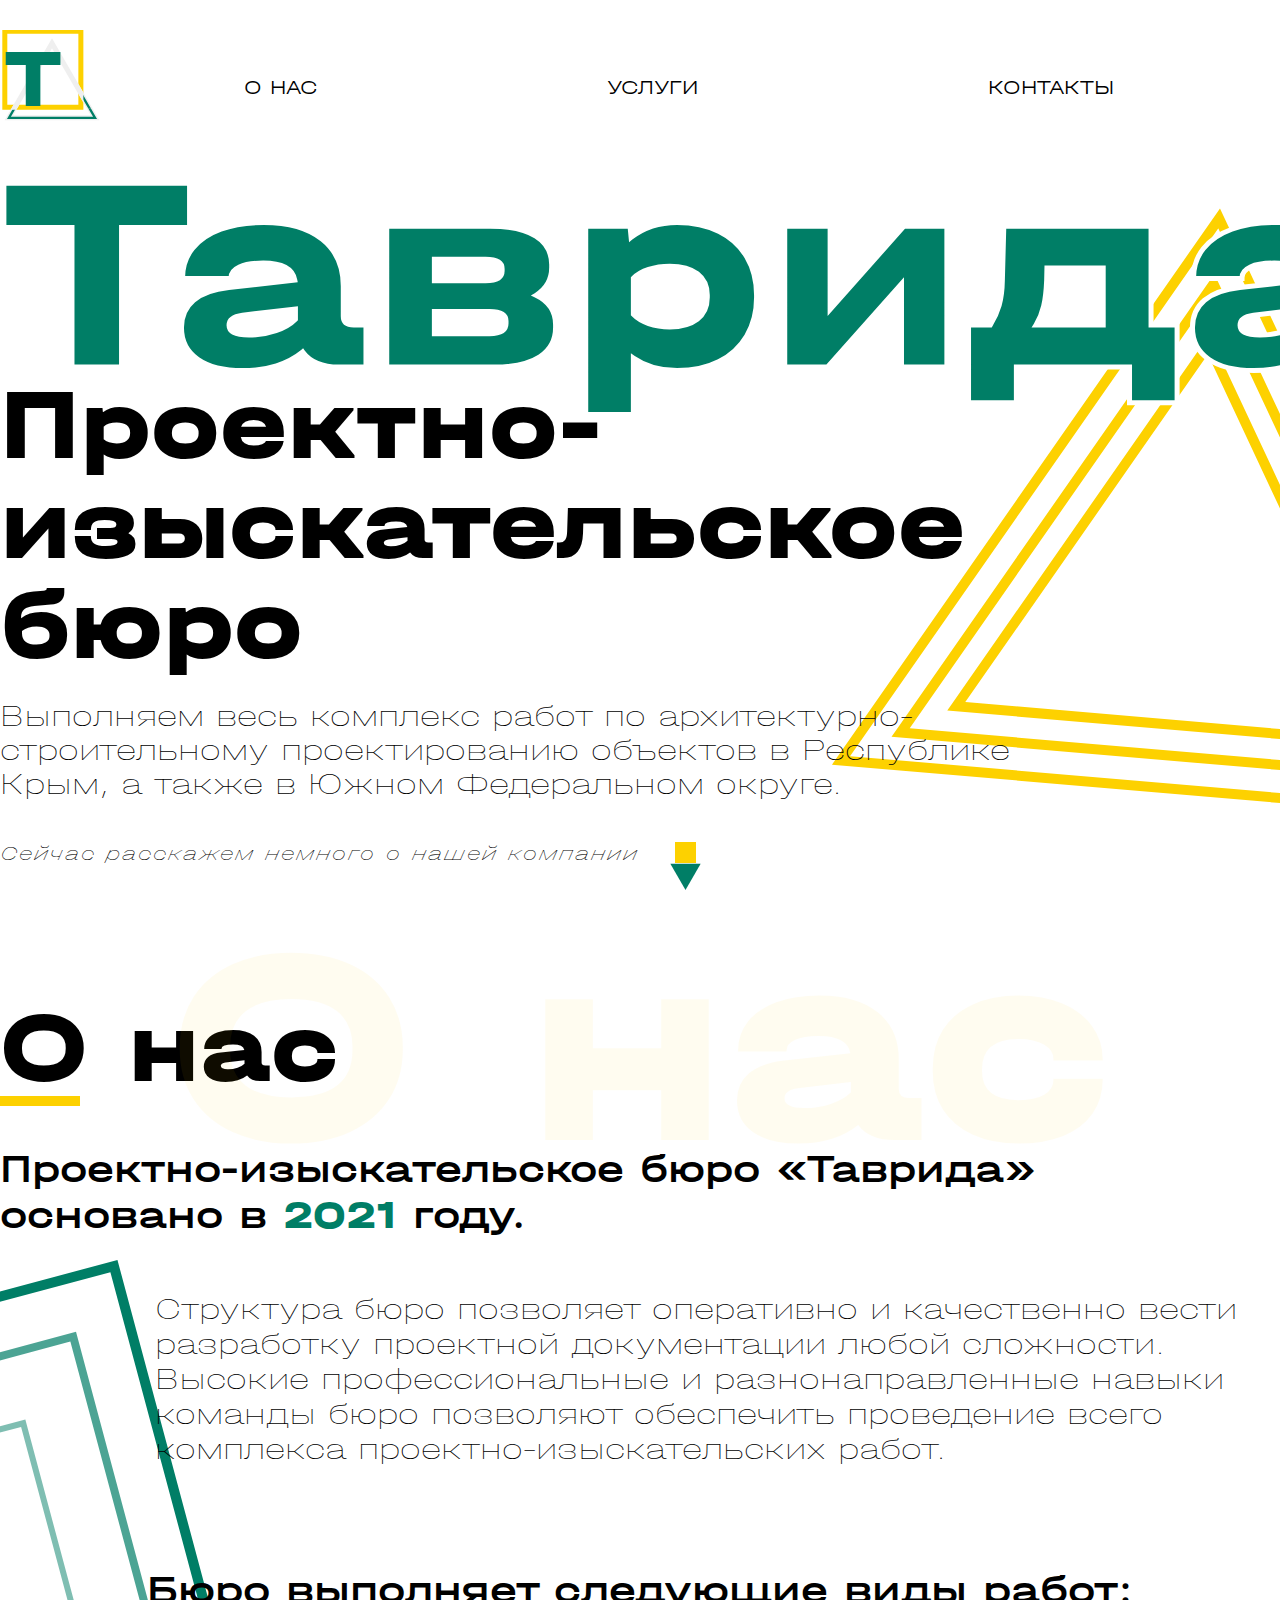
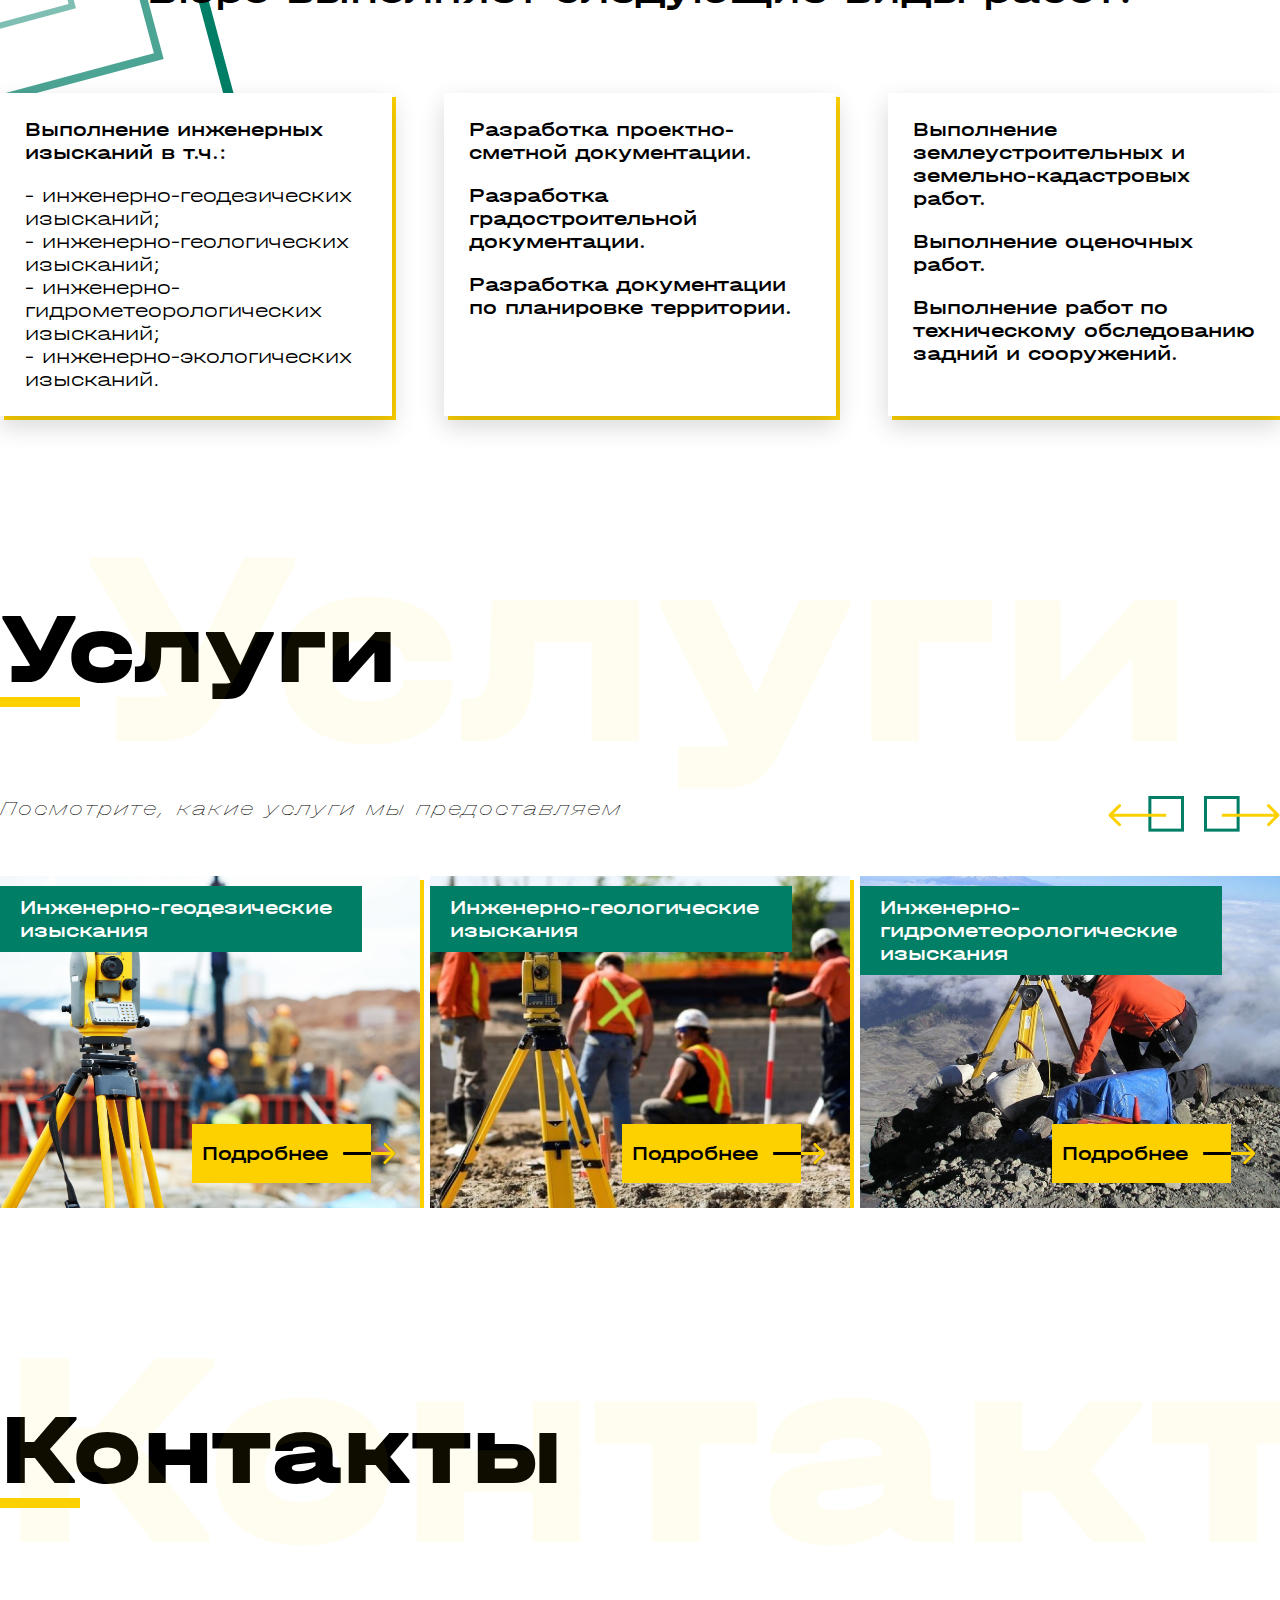
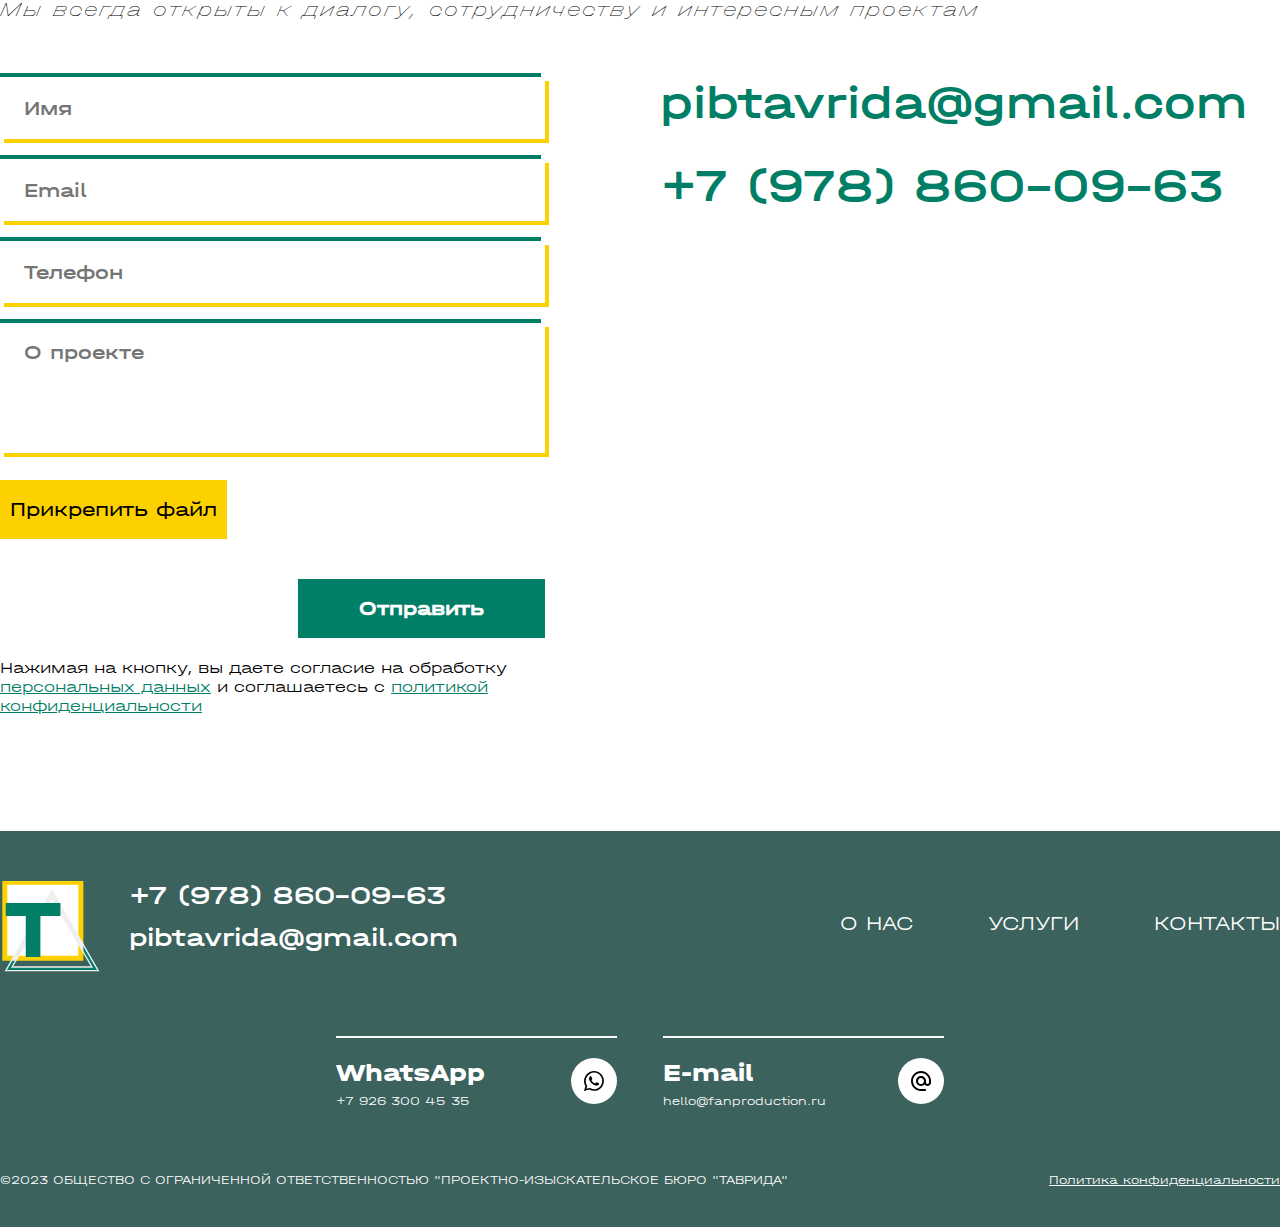
==== commit d0089102: "Add HTML files" ====
--- a/index.html
+++ b/index.html
@@ -121,7 +121,7 @@
 							<div class="services__slider--image">
 								<img src="img/images/slider-image-1.jpg" alt="slider-image">
 							</div>
-							<a href="#" class="services__slider--button">
+							<a href="inzhenerno-geodezicheskie-izyskaniya.html" class="services__slider--button">
 								Подробнее
 								<img src="img/icons/button-right.svg" alt="arrow rights">
 							</a>
@@ -133,7 +133,7 @@
 							<div class="services__slider--image">
 								<img src="img/images/slider-image-2.jpg" alt="slider-image">
 							</div>
-							<a href="#" class="services__slider--button">
+							<a href="inzhenerno-geologicheskie-izyskaniya.html" class="services__slider--button">
 								Подробнее
 								<img src="img/icons/button-right.svg" alt="arrow rights">
 							</a>
@@ -145,7 +145,55 @@
 							<div class="services__slider--image">
 								<img src="img/images/slider-image-3.jpg" alt="slider-image">
 							</div>
-							<a href="#" class="services__slider--button">
+							<a href="inzhenerno-gidrometeorologicheskie-izyskaniya.html" class="services__slider--button">
+								Подробнее
+								<img src="img/icons/button-right.svg" alt="arrow rights">
+							</a>
+						</div>
+						<div class="services__slider--item">
+							<div class="services__slider--title">
+								Инженерно-экологические изыскания
+							</div>
+							<div class="services__slider--image">
+								<img src="img/images/bg-4.jpg" alt="slider-image">
+							</div>
+							<a href="inzhenerno-ekologicheskie-izyskaniya.html" class="services__slider--button">
+								Подробнее
+								<img src="img/icons/button-right.svg" alt="arrow rights">
+							</a>
+						</div>
+						<div class="services__slider--item">
+							<div class="services__slider--title">
+								Разработка проектно-сметной документации
+							</div>
+							<div class="services__slider--image">
+								<img src="img/images/slider-image-3.jpeg" alt="slider-image">
+							</div>
+							<a href="razrabotka-proektno-smetnoj-dokumentacii.html" class="services__slider--button">
+								Подробнее
+								<img src="img/icons/button-right.svg" alt="arrow rights">
+							</a>
+						</div>
+						<div class="services__slider--item">
+							<div class="services__slider--title">
+								Разработка градостроительной документации
+							</div>
+							<div class="services__slider--image">
+								<img src="img/images/slider-image-4.jpeg" alt="slider-image">
+							</div>
+							<a href="razrabotka-gradostroitelnoj-dokumentacii.html" class="services__slider--button">
+								Подробнее
+								<img src="img/icons/button-right.svg" alt="arrow rights">
+							</a>
+						</div>
+						<div class="services__slider--item">
+							<div class="services__slider--title">
+								Разработка документации по планировке территории
+							</div>
+							<div class="services__slider--image">
+								<img src="img/images/slider-image-5.jpeg" alt="slider-image">
+							</div>
+							<a href="razrabotka-dokumentacii-po-planirovke-territorii.html" class="services__slider--button">
 								Подробнее
 								<img src="img/icons/button-right.svg" alt="arrow rights">
 							</a>
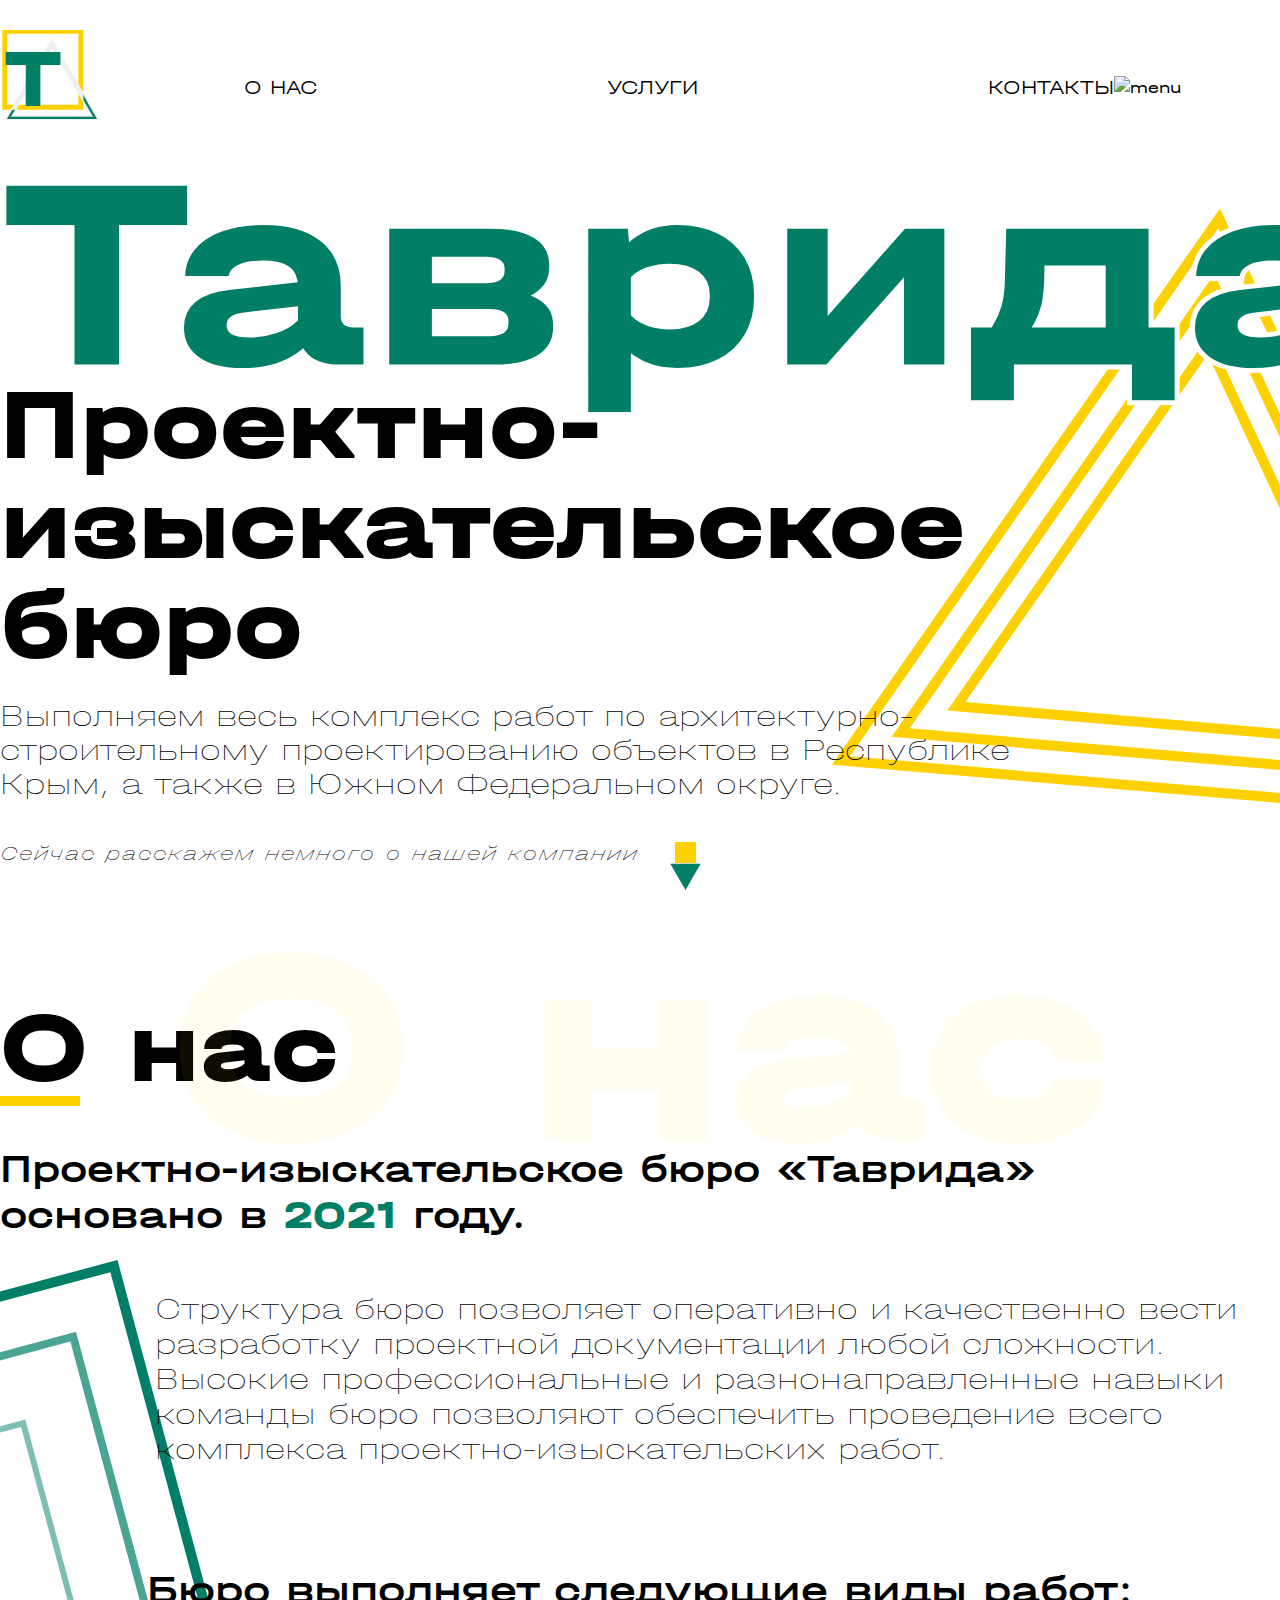
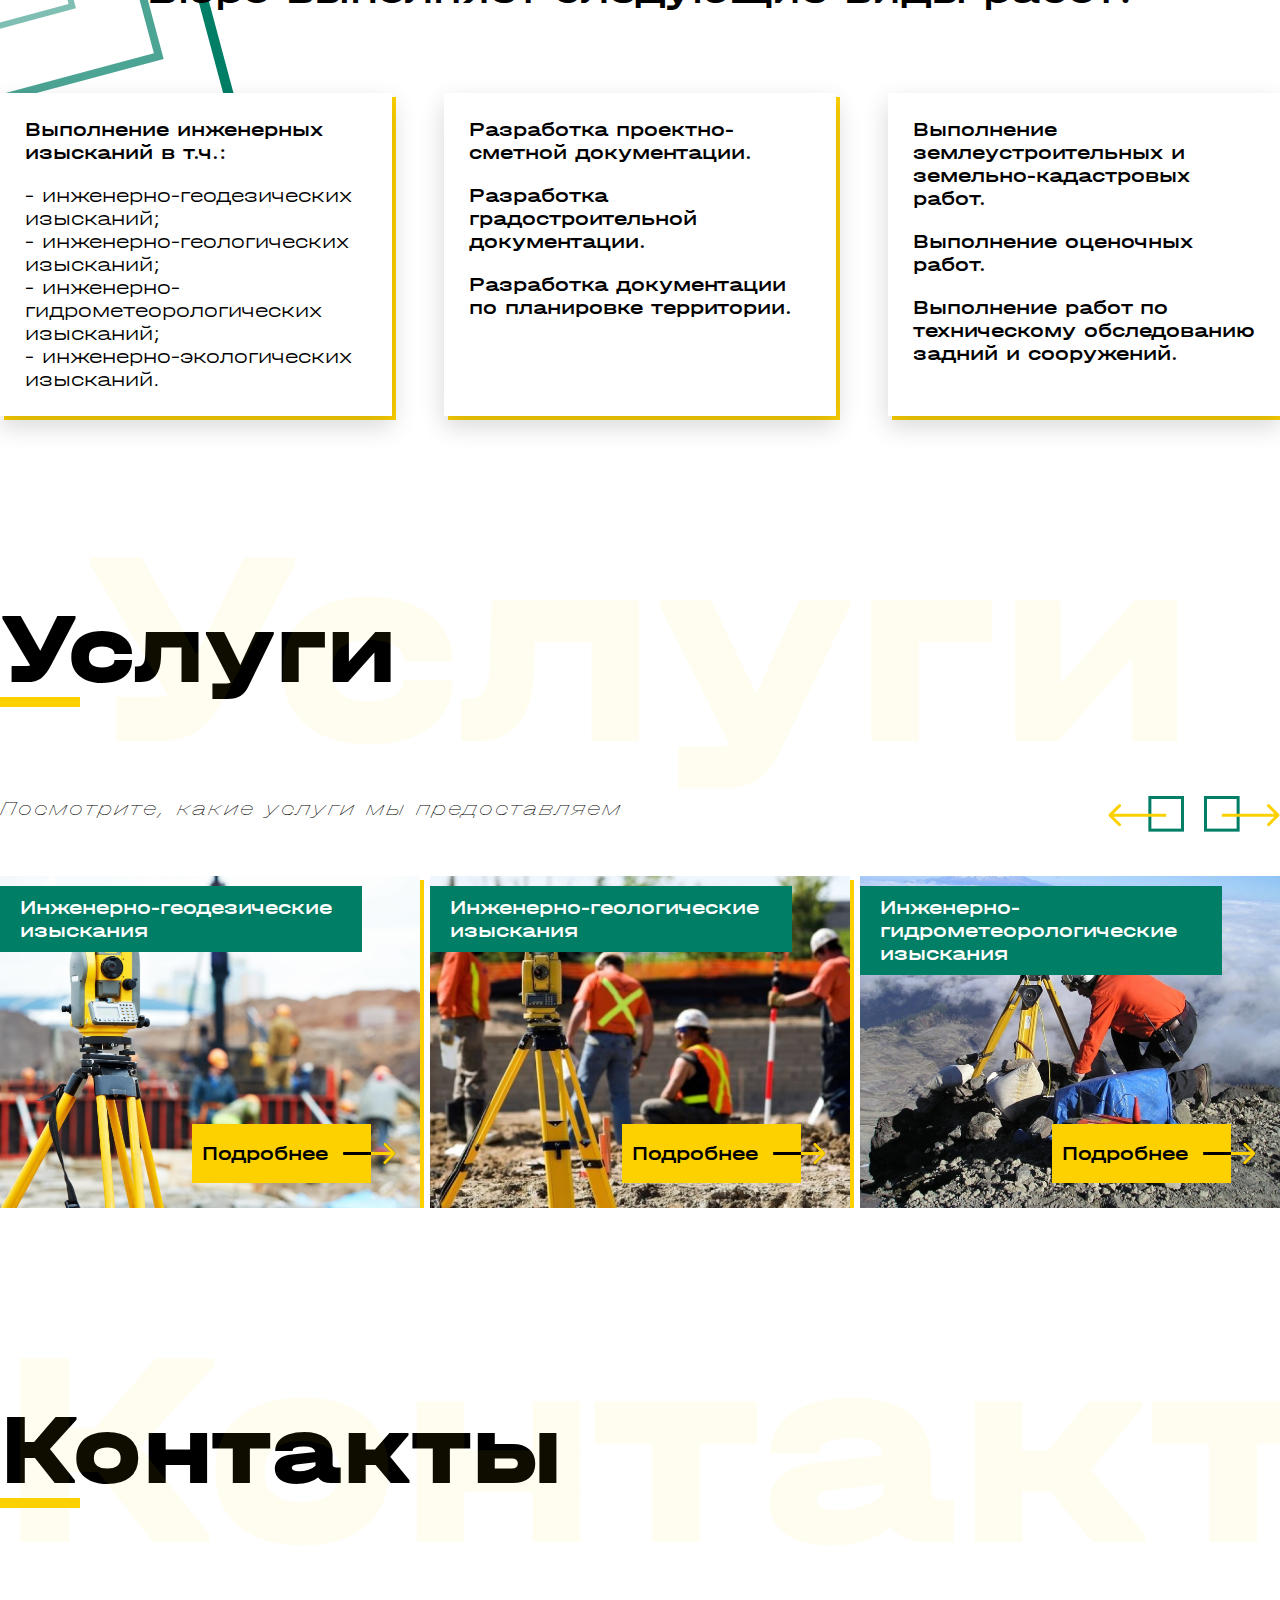
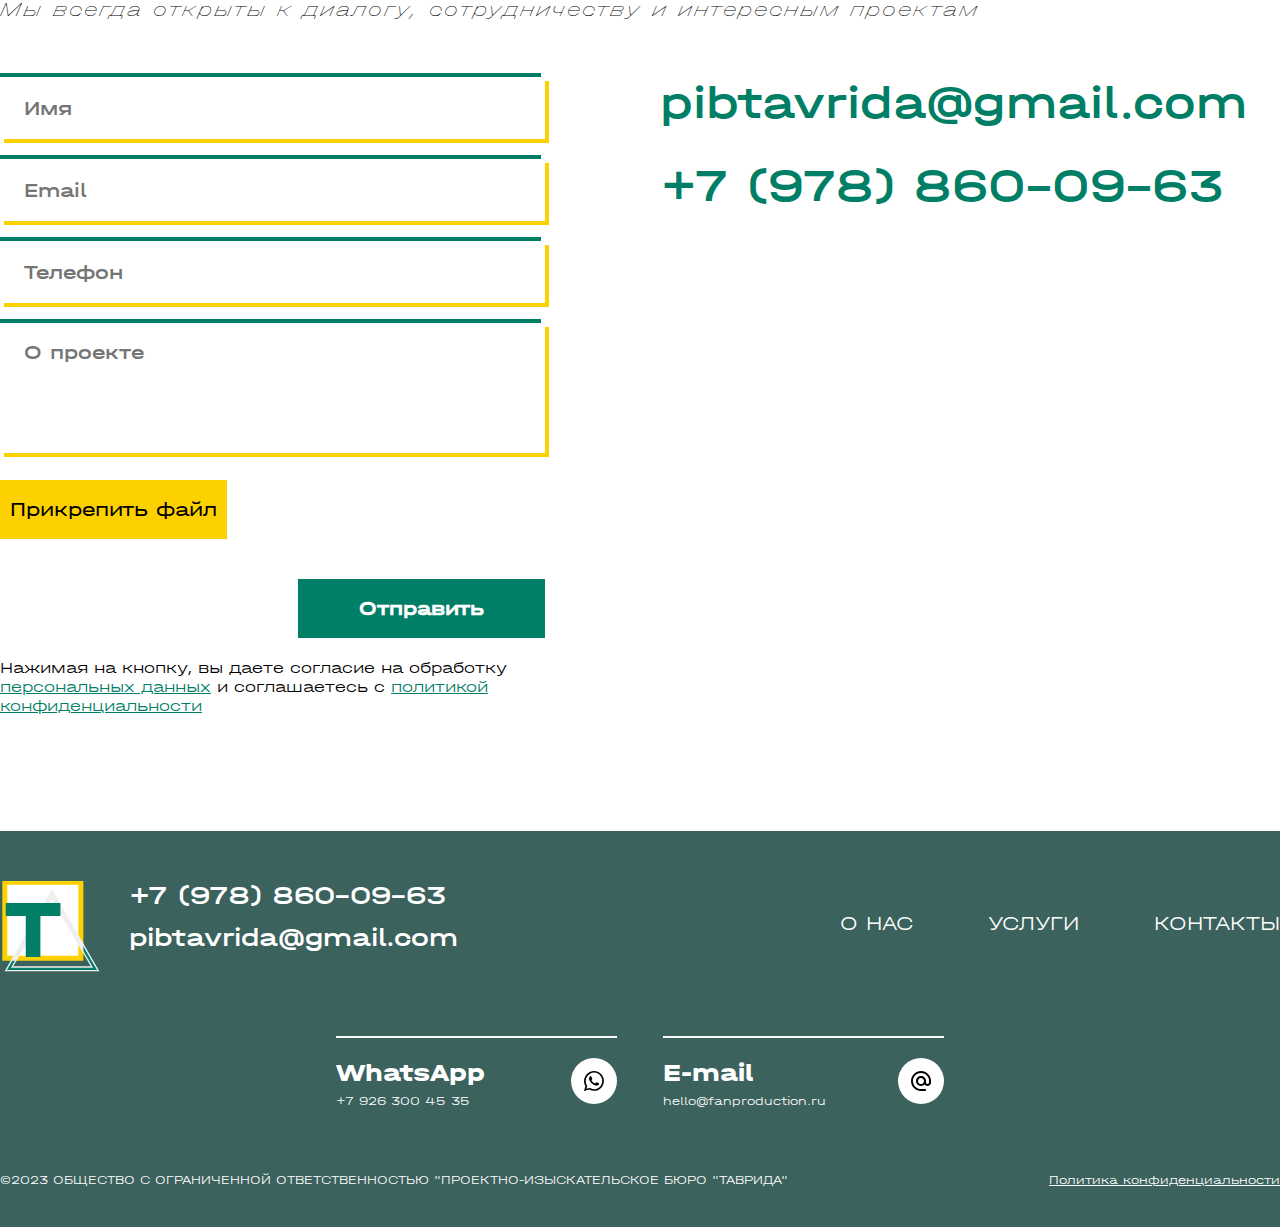
==== commit a92f3e29: "Update files" ====
--- a/index.html
+++ b/index.html
@@ -28,6 +28,9 @@
 						<a href="#services">Услуги</a>
 						<a href="#contacts">Контакты</a>
 					</div>
+					<div class="burger">
+						<img src="img/icons/menu.svg" alt="menu">
+					</div>
 				</div>
 			</div>
 		</header>
--- a/css/style.css
+++ b/css/style.css
@@ -605,6 +605,26 @@
   background: #005d4c;
   color: #ffffff;
   text-decoration: none;
+}
+
+.btn-outline {
+  font-family: 'Halvar Breit Md';
+  font-weight: 500;
+  background: #ffffff;
+  border: 3px solid #FDD100;
+  font-size: 30px;
+  line-height: 35px;
+  font-weight: bold;
+  color: #000000;
+  padding: 17px 40px;
+  -webkit-transition: all 0.3s ease 0ms;
+  transition: all 0.3s ease 0ms;
+  text-decoration: none;
+}
+
+.btn-outline:hover {
+  background: #FDD100;
+  color: #000000;
 }
 
 /*------------ Main ----------*/
@@ -1344,4 +1364,267 @@
   width: 100%;
   height: 100%;
   background: url('../img/icons/right.svg') no-repeat;
+}
+
+.content__image {
+  width: 100%;
+  height: 645px;
+}
+
+.content__image img {
+  width: 100%;
+  height: 100%;
+  object-fit: cover;
+}
+
+.content__title {
+  margin-top: 85px;
+  font-family: 'Halvar Breit XBd';
+  font-weight: 800;
+  font-size: 80px;
+  line-height: 93px;
+  margin-bottom: 60px;
+  position: relative;
+}
+
+.content__title:before {
+  content: '';
+  position: absolute;
+  left: 0;
+  top: -15px;
+  width: 80px;
+  height: 10px;
+  background: #FDD100;
+}
+
+.purpose {
+  margin-bottom: 100px;
+}
+
+.purpose__info {
+  display: flex;
+  justify-content: space-between;
+  column-gap: 50px;
+}
+
+.purpose__label {
+  font-family: 'Halvar Breit Md';
+  font-weight: 500;
+  font-size: 30px;
+  line-height: 35px;
+}
+
+.purpose__text {
+  font-family: 'Halvar Breit Th';
+  font-weight: 300;
+  font-size: 30px;
+  line-height: 35px;
+  max-width: 980px;
+}
+
+.content__info {
+  display: flex;
+  flex-direction: column;
+  row-gap: 20px;
+  padding: 25px 30px;
+  background: #FFFFFF;
+  box-shadow: 0 10px 24px rgba(0, 0, 0, 0.16);
+  position: relative;
+}
+
+.content__info::before {
+  content: '';
+  position: absolute;
+  width: 130px;
+  height: 130px;
+  background: rgba(0, 126, 102, 0.05);
+  right: 0;
+  bottom: 0;
+  border-radius: 50%;
+}
+
+.content__info::after {
+  content: '';
+  position: absolute;
+  width: 100%;
+  height: 100%;
+  top: 4px;
+  right: -4px;
+  background: #FDD100;
+  z-index: -1;
+}
+
+.content__info--title {
+  font-family: 'Halvar Breit Md';
+  font-weight: 500;
+  font-size: 30px;
+  line-height: 35px;
+}
+
+.content__info--text p {
+  font-family: 'Halvar Breit Lt';
+  font-size: 20px;
+  line-height: 36px;
+  margin: 0;
+}
+
+.content__subtext {
+  font-family: 'Halvar Breit Lt';
+  font-size: 20px;
+  line-height: 35px;
+  padding-left: 170px;
+}
+
+.content__action {
+  display: flex;
+  justify-content: center;
+  margin-top: 100px;
+}
+
+.subcontent {
+  background: url('../img/icons/triangle-2.svg') no-repeat top left;
+  padding-top: 90px;
+  padding-bottom: 100px;
+  margin-top: 30px;
+}
+
+.info {
+  background: url('../img/icons/triangle-2.svg') no-repeat bottom 150px left;
+  position: relative;
+}
+
+.info::before {
+  content: '';
+  background: url('../img/icons/square-2.svg') no-repeat bottom right;
+  position: absolute;
+  right: 0;
+  bottom: 250px;
+  width: 163px;
+  height: 559px;
+}
+
+.info__text {
+  display: flex;
+  flex-direction: column;
+  row-gap: 30px;
+}
+
+.info__text p {
+  font-family: 'Halvar Breit Lt';
+  font-size: 30px;
+  line-height: 35px;
+}
+
+.content__text {
+  font-family: 'Halvar Breit Lt';
+  font-size: 30px;
+  line-height: 35px;
+  margin-bottom: 54px;
+}
+
+.content__info--text ul {
+  padding-left: 30px;
+}
+
+.content__info--text ul li {
+  font-family: 'Halvar Breit Lt';
+  font-size: 20px;
+  line-height: 36px;
+  position: relative;
+}
+
+.content__info--text ul li:before {
+  content: '';
+  position: absolute;
+  top: 17px;
+  left: -15px;
+  width: 4px;
+  height: 4px;
+  border-radius: 50%;
+  background: #000000;
+}
+
+.content__list {
+  padding-left: 170px;
+  padding-bottom: 45px;
+}
+
+.content-dev {
+  background: url('../img/icons/triangle-2.svg') no-repeat top 400px left -70px;
+}
+
+.content__item {
+  display: flex;
+  align-items: flex-start;
+  column-gap: 47px;
+  border-top: 3px solid #007E66;
+  padding: 20px 30px;
+}
+
+.number {
+  font-family: 'Halvar Breit XBd';
+  font-weight: 800;
+  font-size: 90px;
+  line-height: 104px;
+  color: #007E66;
+}
+
+.content__item--info {
+  font-family: 'Halvar Breit Lt';
+  font-size: 20px;
+  line-height: 36px;
+}
+
+.content__item--info span {
+  font-family: 'Halvar Breit Md';
+}
+
+.content-doc {
+  background: url('../img/icons/triangle-2.svg') no-repeat top 550px left -70px;
+}
+
+.content-doc__text {
+  font-family: 'Halvar Breit Lt';
+  font-size: 20px;
+  line-height: 36px;
+  padding-left: 200px;
+  margin-top: -20px;
+  margin-bottom: 40px;
+}
+
+.content-doc__title {
+  font-family: 'Halvar Breit Md';
+  font-size: 30px;
+  line-height: 35px;
+  margin-bottom: 60px;
+  max-width: 1300px;
+}
+
+.content-doc__list {
+  padding-left: 200px;
+  margin-bottom: 60px;
+}
+
+.content-doc__item {
+  display: flex;
+  align-items: flex-end;
+  column-gap: 60px;
+  padding: 17px 0 17px 20px;
+  border-bottom: 3px solid #007E66;
+}
+
+.content-doc__item:first-child {
+  border-top: 3px solid #007E66;
+}
+
+.content-doc__number {
+  font-family: 'Halvar Breit XBd';
+  font-size: 40px;
+  line-height: 46px;
+  color: #007E66;
+}
+
+.content-doc__list .content-doc__text {
+  padding-left: 0;
+  margin: 0;
 }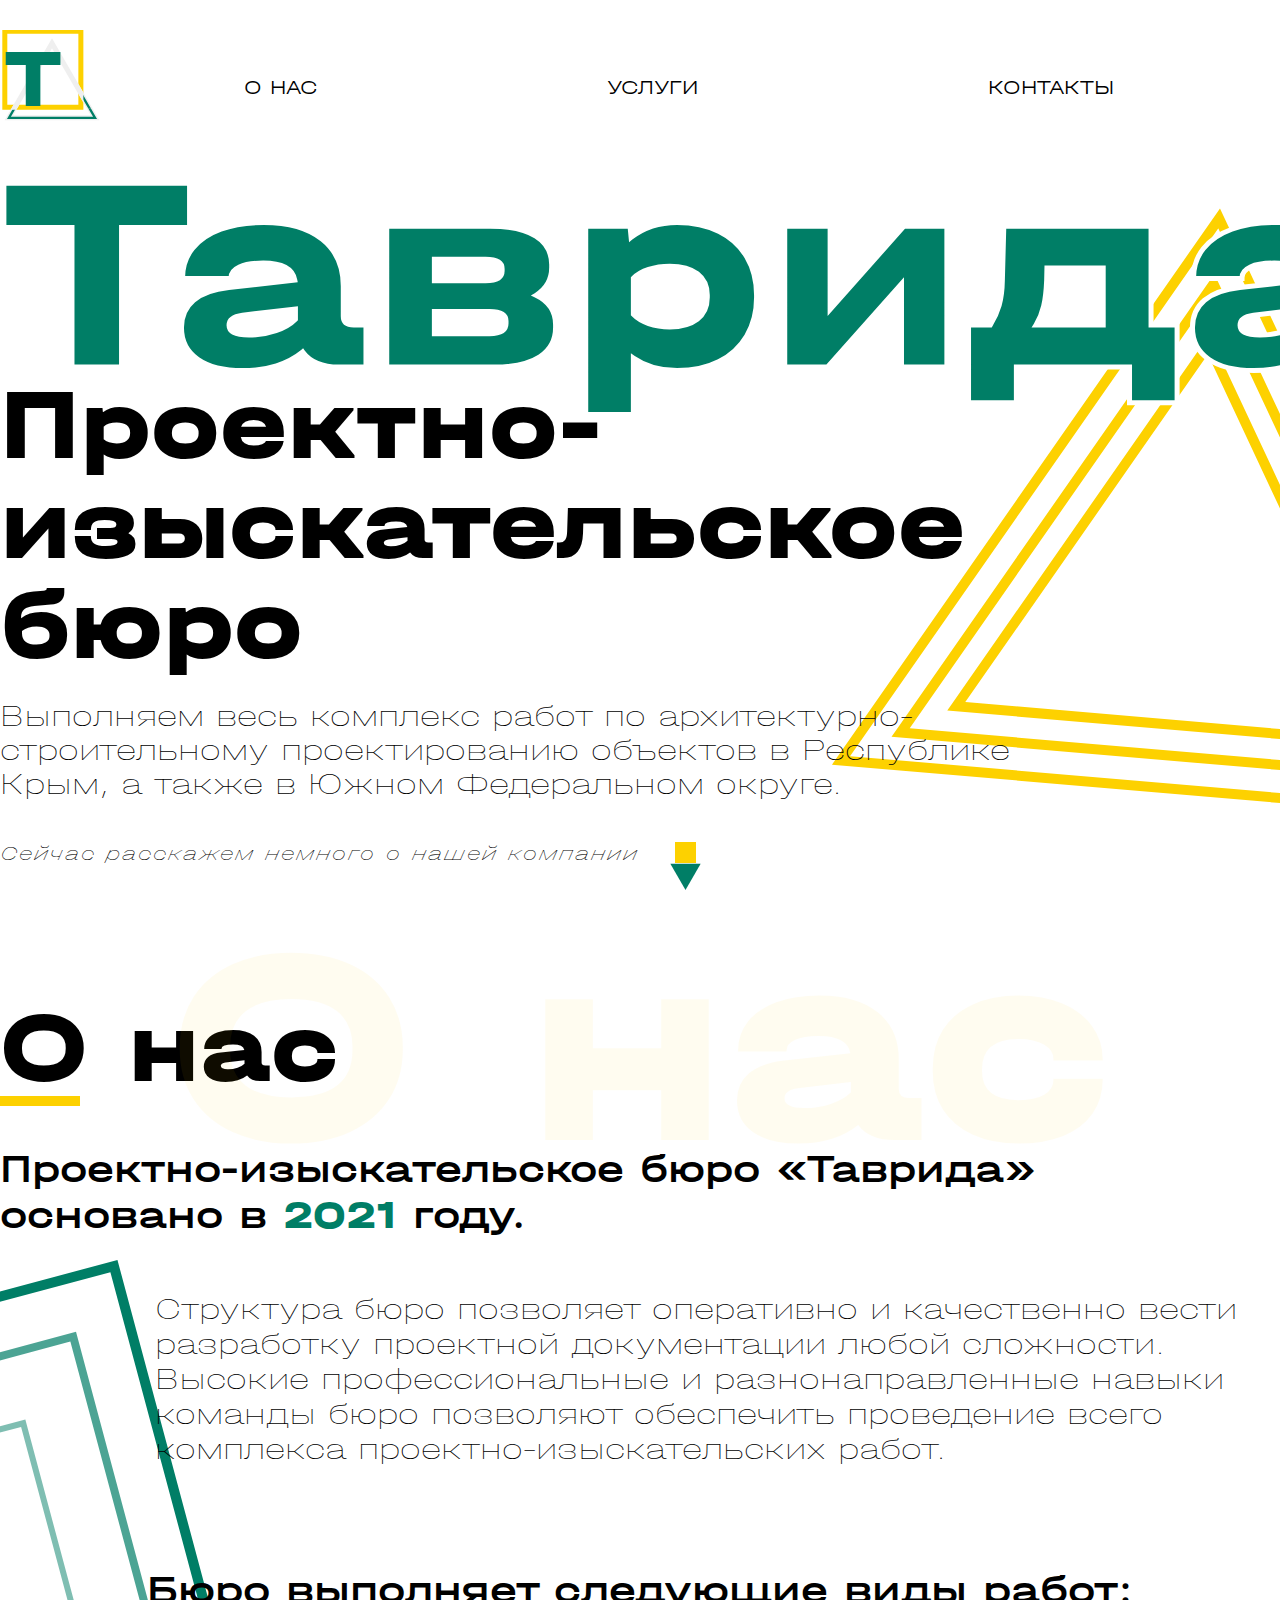
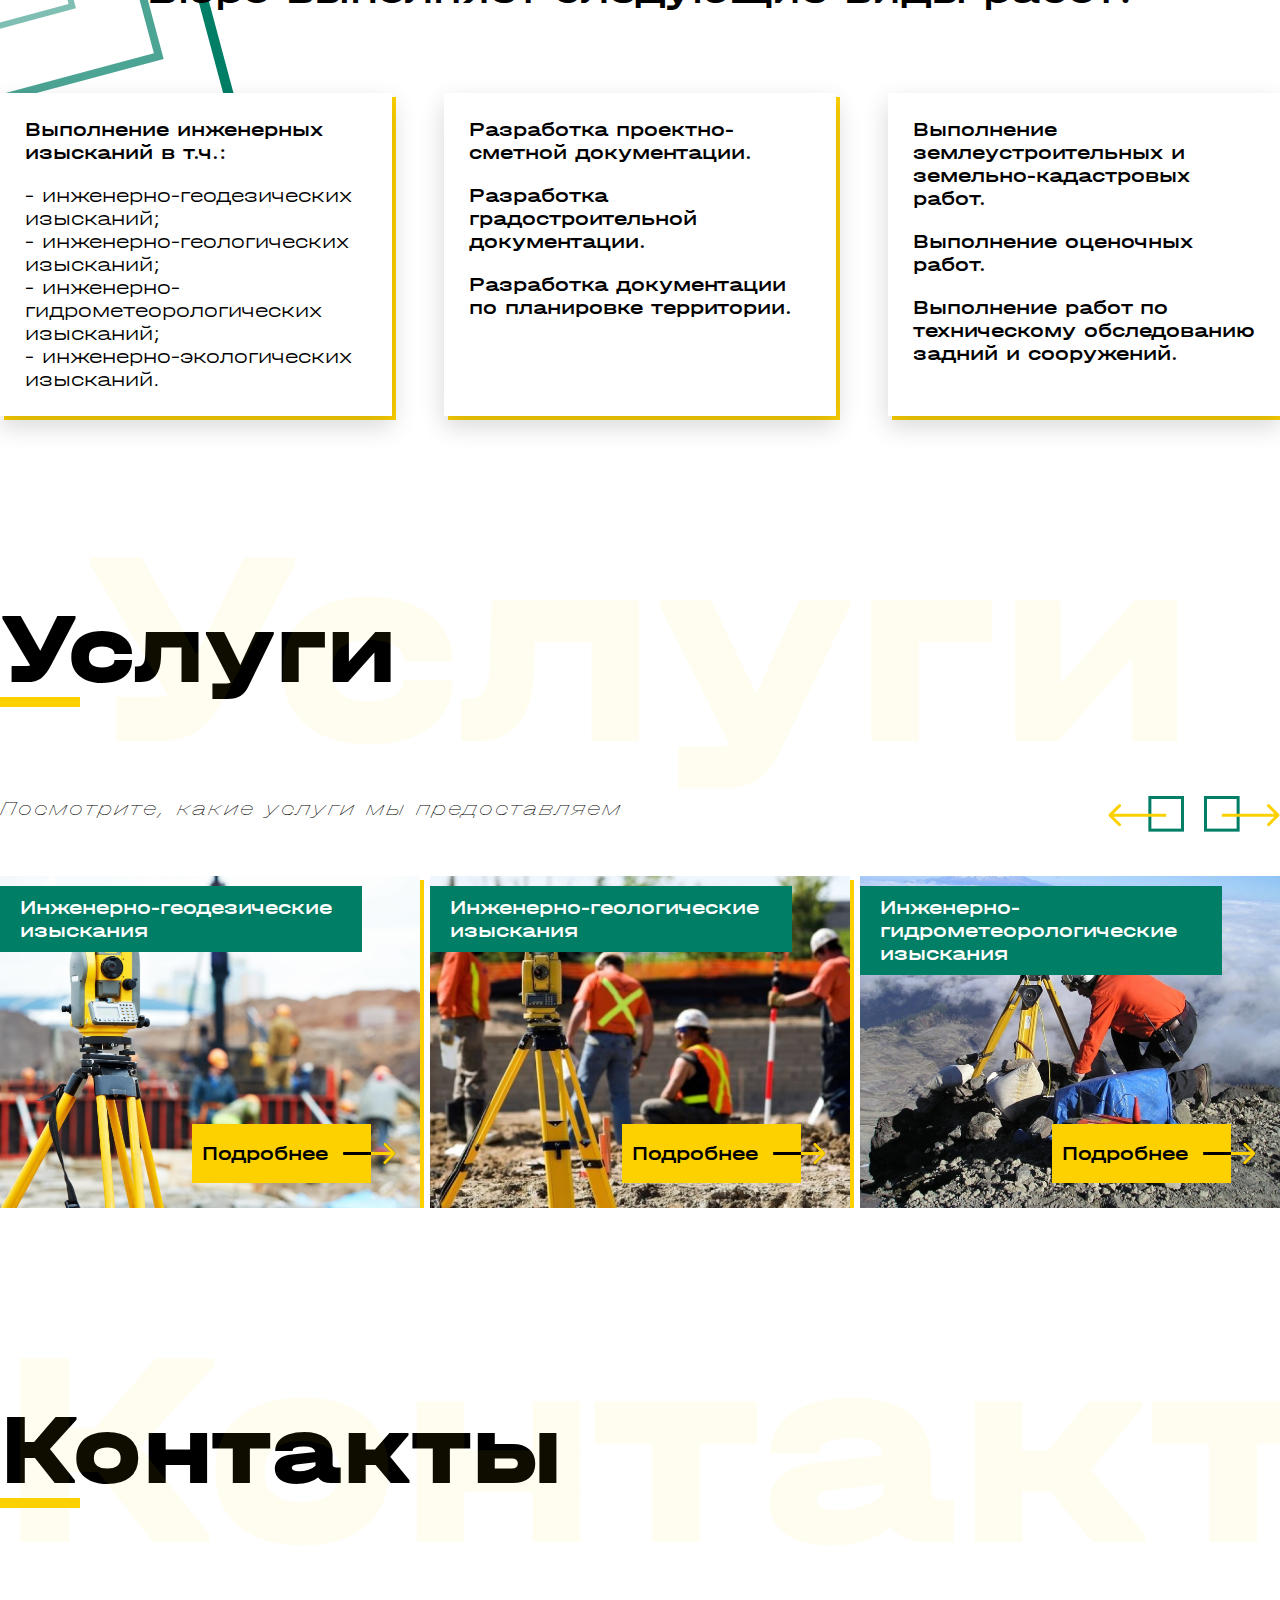
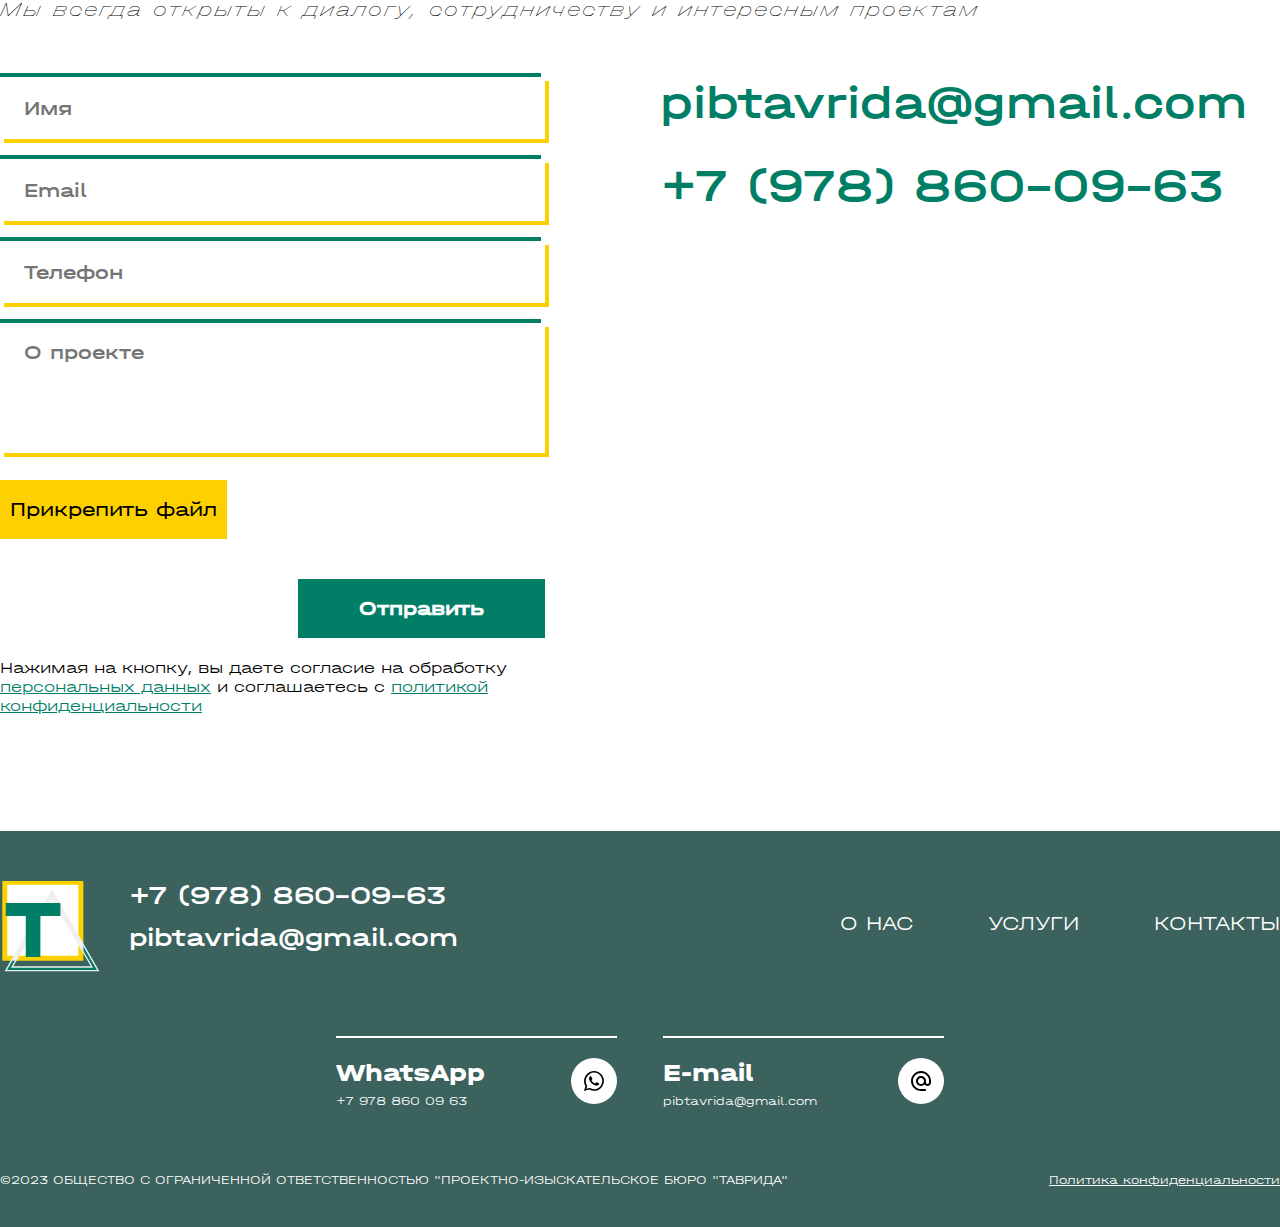
==== commit 994a7353: "Update HTML" ====
--- a/index.html
+++ b/index.html
@@ -269,19 +269,19 @@
 					</div>
 				</div>
 				<div class="footer__social">
-					<a href="tel:79263004535" class="footer__social--item">
+					<a href="tel:79788600963" class="footer__social--item">
 						<div class="footer__social--info">
 							<span>WhatsApp</span>
-							+7 926 300 45 35
+							+7 978 860 09 63
 						</div>
 						<div class="footer__social--icon">
 							<img src="img/icons/wa.svg" alt="wa">
 						</div>
 					</a>
-					<a href="mailto:hello@fanproduction.ru" class="footer__social--item">
+					<a href="mailto:pibtavrida@gmail.com" class="footer__social--item">
 						<div class="footer__social--info">
 							<span>E-mail</span>
-							hello@fanproduction.ru
+							pibtavrida@gmail.com
 						</div>
 						<div class="footer__social--icon">
 							<img src="img/icons/mail.svg" alt="mail">
--- a/css/style.css
+++ b/css/style.css
@@ -1627,4 +1627,411 @@
 .content-doc__list .content-doc__text {
   padding-left: 0;
   margin: 0;
+}
+
+.burger {
+  display: none;
+}
+
+@media (max-width: 992px) {
+  [class*=__container] {
+    padding: 0 20px;
+  }
+
+  .header__main {
+    padding: 15px 0;
+  }
+
+  .header__logo img {
+    height: 60px;
+  }
+
+  .header__menu {
+    display: none;
+    position: absolute;
+    z-index: 100;
+    top: 80px;
+    left: 0;
+    width: 100%;
+    flex-direction: column;
+    row-gap: 20px;
+    background: #FFFFFF;
+    padding: 30px;
+  }
+
+  .header__menu.show {
+    display: flex;
+  }
+
+  .header__menu a {
+    font-size: 18px;
+  }
+
+  .burger {
+    display: block;
+  }
+
+  .header__main {
+    display: flex;
+    justify-content: space-between;
+  }
+
+  .offer__title {
+    font-size: 66px;
+    line-height: 60px;
+    margin-bottom: 20px;
+    -webkit-text-stroke: 2px #ffffff;
+  }
+
+  .offer__subtitle {
+    font-size: 30px;
+  }
+
+  .offer__text {
+    font-size: 16px;
+    line-height: 20px;
+  }
+
+  .offer__action span {
+    font-size: 16px;
+    line-height: 20px;
+  }
+
+  .offer {
+    padding-top: 60px;
+  }
+
+  .title {
+    font-size: 30px;
+    line-height: 56px;
+    margin-bottom: 25px;
+  }
+
+  .title:before {
+    width: 26px;
+    height: 5px;
+  }
+
+  .about__title::after {
+    font-size: 60px;
+    line-height: 60px;
+  }
+
+  .about__subtitle {
+    font-size: 18px;
+    line-height: 24px;
+  }
+
+  .about__text {
+    padding-left: 0;
+    margin-top: 20px;
+    font-size: 14px;
+    line-height: 20px;
+    margin-bottom: 20px;
+  }
+
+  .about {
+    background-size: 30% 30%;
+  }
+
+  .about__list--title {
+    font-size: 20px;
+    line-height: 26px;
+    margin-bottom: 30px;
+  }
+
+  .about__list--info {
+    flex-direction: column;
+    row-gap: 15px;
+  }
+
+  .about__list--item {
+    padding: 15px;
+    row-gap: 15px;
+  }
+
+  .about__list--text {
+    font-size: 16px;
+    line-height: 20px;
+  }
+
+  .about__list--item ul li {
+    font-size: 16px;
+    line-height: 20px;
+  }
+
+  .services__title::after {
+    font-size: 60px;
+    line-height: 60px;
+  }
+
+  .services {
+    padding-top: 0px;
+    padding-bottom: 20px;
+  }
+
+  .services__subtitle {
+    font-size: 16px;
+    line-height: 20px;
+    margin-top: 30px;
+    margin-bottom: 100px;
+  }
+
+  .owl-nav {
+    top: -60px;
+  }
+
+  .services__slider--title {
+    font-size: 18px;
+  }
+
+  .services__slider--button {
+    font-size: 16px;
+    line-height: 20px;
+    padding: 12px 43px 12px 10px;
+  }
+
+  .contacts {
+    padding-top: 20px;
+    padding-bottom: 50px;
+  }
+
+  .contacts__title::after {
+    font-size: 60px;
+    line-height: 60px;
+  }
+
+  .contacts__subtitle {
+    margin-top: 25px;
+    font-size: 16px;
+    line-height: 20px;
+    margin-bottom: 30px;
+  }
+
+  .form {
+    width: 100%;
+    max-width: 100%;
+  }
+
+  .contacts__info {
+    flex-direction: column;
+  }
+
+  .form__input input {
+    font-size: 16px;
+    line-height: 20px;
+    height: 54px;
+  }
+
+  .input-file span {
+    font-size: 16px;
+    line-height: 20px;
+    padding: 12px 10px;
+    height: auto;
+  }
+
+  .form .btn {
+    margin-top: 0;
+    font-size: 16px;
+    line-height: 20px;
+    height: auto;
+    max-width: 100%;
+    margin-left: 0;
+  }
+
+  .form__text {
+    font-size: 12px;
+    line-height: 16px;
+    text-align: center;
+  }
+
+  .contacts__info--links a {
+    font-size: 26px;
+    line-height: 33px;
+  }
+
+  .contacts__info--links {
+    margin-top: 20px;
+    row-gap: 15px;
+  }
+
+  .footer__top {
+    flex-direction: column;
+    row-gap: 20px;
+  }
+
+  .footer__logo img {
+    height: 60px;
+  }
+
+  .footer__menu {
+    flex-direction: column;
+    row-gap: 15px;
+    margin-top: 0;
+  }
+
+  .footer__contacts a {
+    font-size: 16px;
+    line-height: 20px;
+  }
+
+  .footer__menu a {
+    font-size: 16px;
+    line-height: 20px;
+  }
+
+  .footer__social {
+    flex-direction: column;
+    row-gap: 20px;
+  }
+
+  .footer__social--item {
+    max-width: 100%;
+  }
+
+  .footer__social--info span {
+    font-size: 18px;
+    line-height: 24px;
+  }
+
+  .footer__bottom {
+    flex-direction: column;
+    row-gap: 20px;
+  }
+
+  .footer__copyright {
+    text-align: center;
+    font-size: 10px;
+  }
+
+  .content__image {
+    height: 200px;
+  }
+
+  .content__title {
+    margin-top: 50px;
+    font-size: 26px;
+    line-height: 30px;
+    margin-bottom: 25px;
+  }
+
+  .content__title:before {
+    width: 30px;
+    height: 5px;
+  }
+
+  .purpose {
+    margin-bottom: 40px;
+  }
+
+  .purpose__info {
+    flex-direction: column;
+    row-gap: 15px;
+  }
+
+  .purpose__label {
+    font-size: 16px;
+    line-height: 20px;
+  }
+
+  .purpose__text {
+    font-size: 16px;
+    line-height: 20px;
+  }
+
+  .content__info {
+    row-gap: 15px;
+    padding: 15px;
+  }
+
+  .content__info--title {
+    font-size: 18px;
+    line-height: 24px;
+  }
+
+  .content__info--text p {
+    font-size: 16px;
+    line-height: 20px;
+  }
+
+  .content__subtext {
+    padding-left: 0;
+    font-size: 16px;
+    line-height: 20px;
+  }
+
+  .subcontent {
+    padding-top: 40px;
+    padding-bottom: 60px;
+    background-size: 30% 30%;
+  }
+
+  .content__action {
+    margin-top: 30px;
+  }
+  
+  .btn-outline {
+    font-size: 18px;
+    line-height: 24px;
+    padding: 14px 20px;
+  }
+
+  .info__text p {
+    font-size: 16px;
+    line-height: 20px;
+  }
+
+  .info::before {
+    background-size: 30% 30%;
+  }
+
+  .info {
+    background-size: 30% 30%;
+  }
+
+  .content__text {
+    font-size: 16px;
+    line-height: 20px;
+  }
+
+  .content__info--text ul li {
+    font-size: 16px;
+    line-height: 20px;
+  }
+
+  .content-dev {
+    background-size: 30% 30%;
+    background-position: top left -30px;
+  }
+
+  .content__list {
+    padding-left: 0;
+  }
+
+  .content__item {
+    padding: 10px 0 10px 20px;
+    column-gap: 20px;
+  }
+
+  .number {
+    font-size: 50px;
+    line-height: 64px;
+  }
+
+  .content__item--info {
+    font-size: 14px;
+    line-height: 18px;
+  }
+
+  .content-doc__text {
+    padding-left: 0;
+    font-size: 16px;
+    line-height: 20px;
+  }
+
+  .content-doc {
+    background-size: 50% 50%; 
+    background-position: top 100px left;
+  }
+
 }